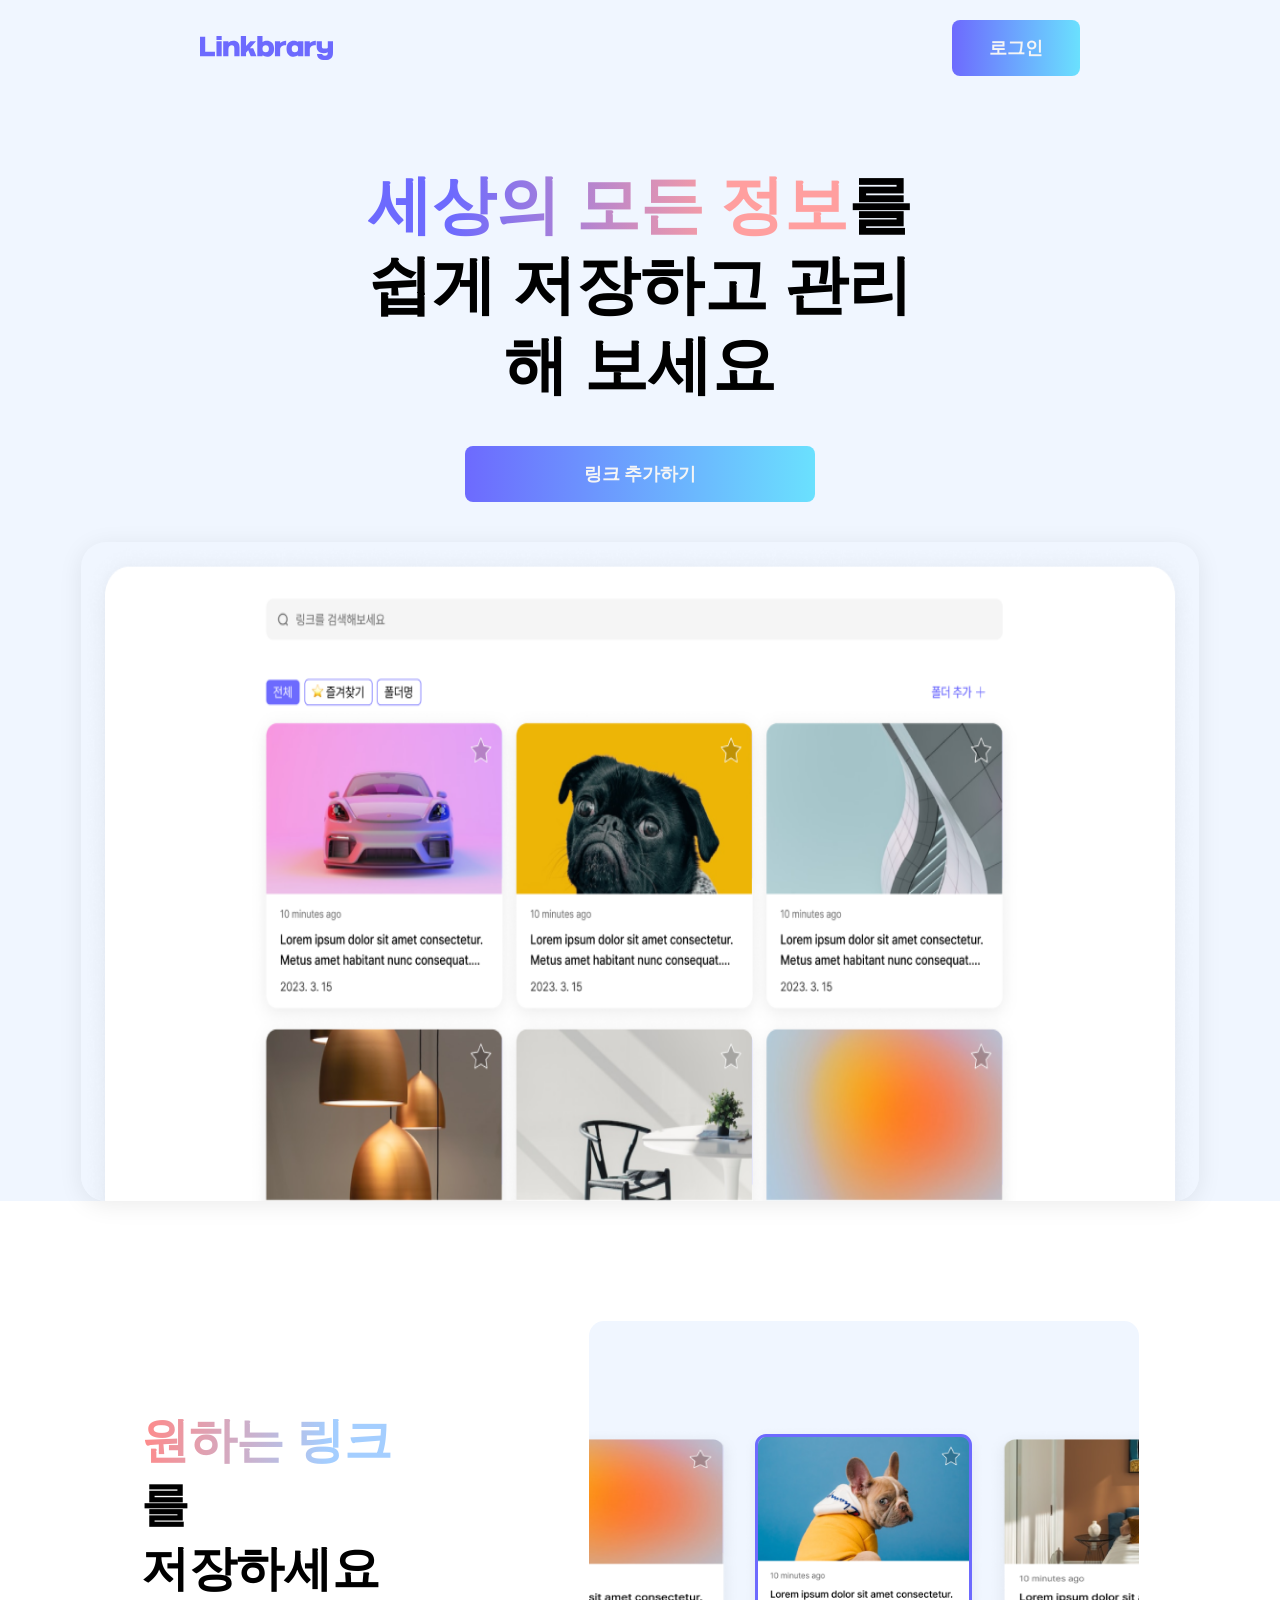
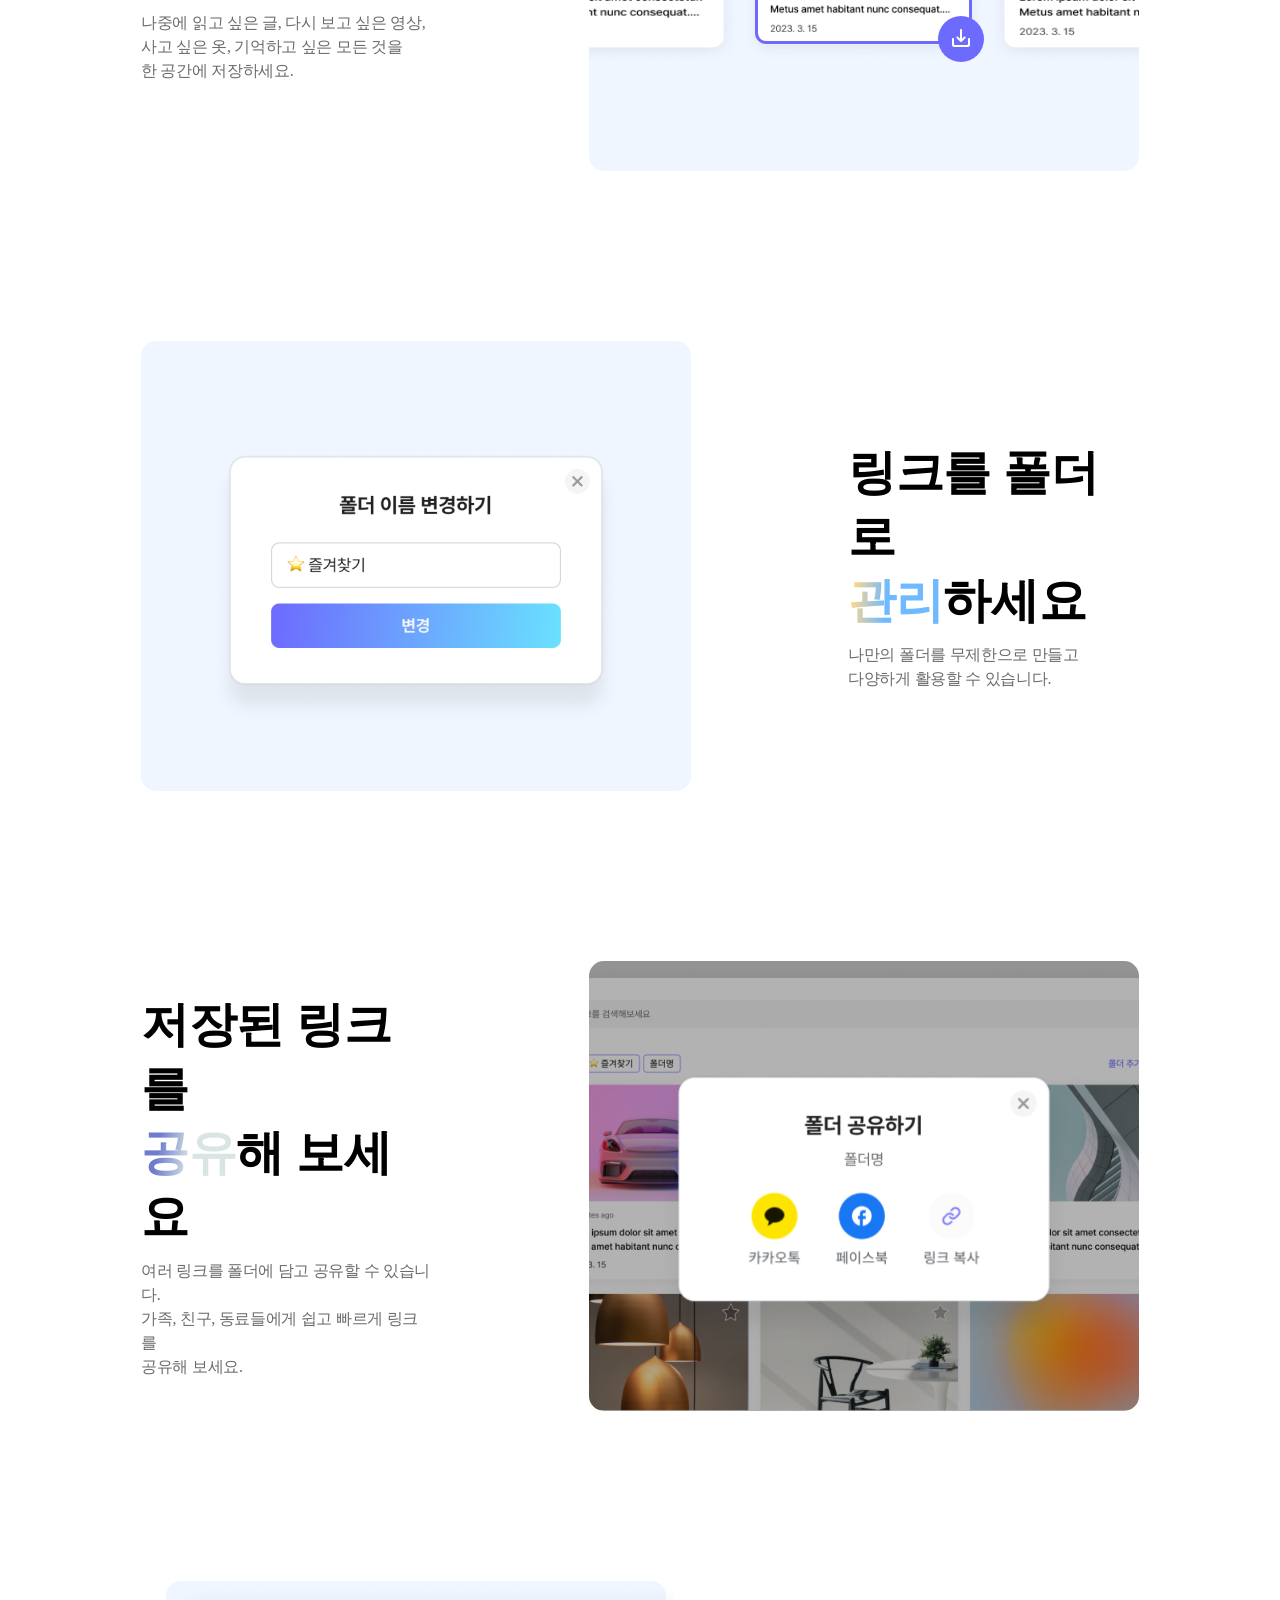
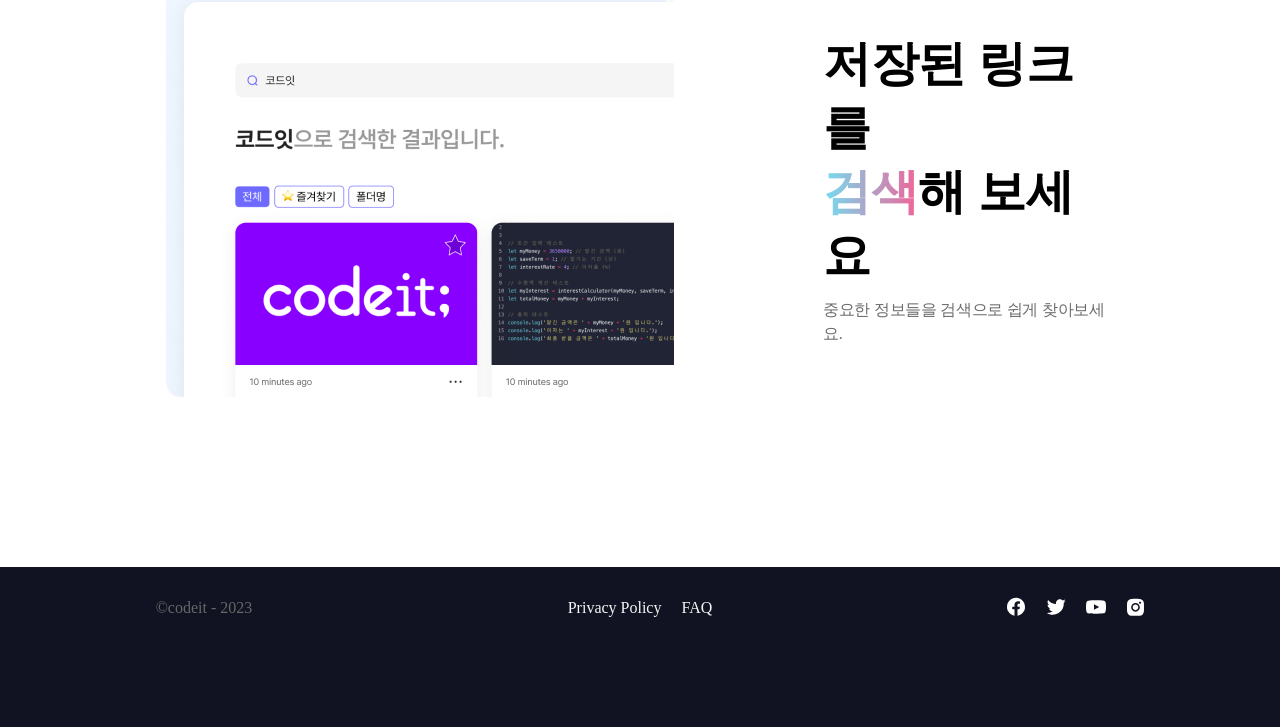
==== index.html @ a89b9456 "feat: 1주차 랜딩페이지 구현" ====
<!DOCTYPE html>
<html lang="en">
  <head>
    <meta charset="UTF-8" />
    <meta name="viewport" content="width=device-width, initial-scale=1.0" />
    <title>Linkbrary</title>
    <link rel="preconnect" href="https://fonts.googleapis.com" />
    <link rel="preconnect" href="https://fonts.gstatic.com" crossorigin />
    <link
      href="https://fonts.googleapis.com/css2?family=Noto+Sans+KR:wght@400;700&family=Poppins:wght@400;700&display=swap"
      rel="stylesheet"
    />
    <link rel="stylesheet" href="style.css" />
  </head>
  <body>
    <header>
      <div class="header-container">
        <a id="logo" href="index.html"><img src="./images/logo.svg" alt="linkbary-로고" /></a>
        <a href="signin.html" class="login">로그인</a>
      </div>
    </header>
    <main>
      <section class="headline">
        <div class="headline-title">
          <span class="title-em">세상의 모든 정보</span>를<br />
          쉽게 저장하고 관리해 보세요
        </div>
        <a href="signup.html" class="signup">링크 추가하기</a>
        <img src="images/rayer.png" alt="사진레이어" class="image-rayer" />
      </section>
      <section class="description">
        <div class="description-container">
          <div class="description-title">
            <span>
              <span class="title-em">원하는 링크</span>를<br />
              저장하세요<br />
            </span>
            <span class="description-content">
              나중에 읽고 싶은 글, 다시 보고 싶은 영상,<br />
              사고 싶은 옷, 기억하고 싶은 모든 것을<br />
              한 공간에 저장하세요.
            </span>
          </div>
          <div class="cards">
            <img src="images/card1.png" alt="주황색그라데이션" class="card" />
            <div class="card-container">
              <img src="images/card2.png" alt="뒤돌아있는개" class="card" />
              <div class="image-boder"></div>
              <img src="images/download.svg" alt="다운로드로고" class="download-mark" />
            </div>
            <img src="images/card3.png" alt="가정집" class="card" />
          </div>
        </div>
      </section>

      <section class="description reverse">
        <div class="description-container">
          <div class="popup-container">
            <img src="images/popup.png" alt="팝업창" class="popup" />
          </div>
          <div class="description-title">
            <span>
              링크를 폴더로<br />
              <span class="title-em yellow">관리</span>하세요
            </span>
            <span class="description-content">
              나만의 폴더를 무제한으로 만들고<br />
              다양하게 활용할 수 있습니다.
            </span>
          </div>
        </div>
      </section>

      <section class="description">
        <div class="description-container">
          <div class="description-title">
            <span>
              저장된 링크를<br />
              <span class="title-em blue">공유</span>해 보세요
            </span>
            <span class="description-content">
              여러 링크를 폴더에 담고 공유할 수 있습니다.<br />
              가족, 친구, 동료들에게 쉽고 빠르게 링크를<br />
              공유해 보세요.
            </span>
          </div>
          <div class="popup-container background">
            <img src="images/popup2.png" alt="팝업창" class="popup" />
          </div>
        </div>
      </section>

      <section class="description reverse">
        <div class="description-container">
          <div class="search-result-container">
            <img src="images/search-result.png" alt="검색결과창" class="search-result" />
          </div>
          <div class="description-title">
            <span>
              저장된 링크를<br />
              <span class="title-em rightblue">검색</span>해 보세요
            </span>
            <span class="description-content"> 중요한 정보들을 검색으로 쉽게 찾아보세요. </span>
          </div>
        </div>
      </section>
    </main>
    <footer>
      <div class="footer-container">
        <div class="copyright">©codeit - 2023</div>
        <div class="sub-pages">
          <span class="sub-page"><a href="privacy.html">Privacy Policy</a></span>
          <span class="sub-page"><a href="faq.html">FAQ</a></span>
        </div>
        <div class="sns">
          <a href="https://www.naver.com" target="_blank">
            <img alt="facefook" src="./images/facebook.svg" />
          </a>
          <a href="https://www.naver.com" target="_blank">
            <img alt="twitter" src="./images/twitter.svg" />
          </a>
          <a href="https://www.naver.com" target="_blank">
            <img alt="youtube" src="./images/youtube.svg" />
          </a>
          <a href="https://www.naver.com" target="_blank">
            <img alt="instagram" src="./images/instagram.svg" />
          </a>
        </div>
      </div>
    </footer>
  </body>
</html>
---- style.css ----
* {
  box-sizing: border-box;
}

html {
  font-family: Pretendard;
  font-size: 18px;
  font-style: normal;
  font-weight: 600;
  line-height: normal;
  color: #000;
}

body {
  margin: 0;
  display: flex;
  flex-direction: column;
  align-items: flex-start;
}

header {
  display: flex;
  padding: 20px 200px;
  flex-direction: column;
  align-items: center;
  gap: 8px;
  align-self: stretch;
  background: var(--linkbrary-bg, #f0f6ff);
}

a {
  cursor: pointer;
  text-decoration: none;
  color: var(--grey-light, #f5f5f5);
}

.header-container {
  display: flex;
  justify-content: space-between;
  align-items: center;
  align-self: stretch;
}

#logo {
  width: 133px;
  height: 24px;
}

.login,
.signup {
  display: flex;
  background: var(--gra-purpleblue-to-skyblue, linear-gradient(91deg, #6d6afe 0.12%, #6ae3fe 101.84%));
  color: var(--grey-light, #f5f5f5);
  gap: 10px;
  border-radius: 8px;
  justify-content: center;
  align-items: center;
  padding: 16px 20px;
}

.login {
  width: 128px;
}

main {
  width: 100%;
}

.headline {
  display: flex;
  /* width: 1920px; */
  padding: 70px 360px 0px 360px;
  flex-direction: column;
  justify-content: flex-end;
  align-items: center;
  gap: 40px;
  background: #f0f6ff;
}

.headline-title {
  text-align: center;
  font-size: 64px;
  font-style: normal;
  font-weight: 700;
  line-height: 80px; /* 125% */
}

.headline-title .title-em {
  background: linear-gradient(91deg, #6d6afe 17.28%, #ff9f9f 74.98%);
  background-clip: text;
  -webkit-background-clip: text;
  -webkit-text-fill-color: transparent;
}

.signup {
  width: 350px;
}

.image-rayer {
  width: 1118px;
  height: 659px;
  flex-shrink: 0;
  border-radius: 25px;
  background: linear-gradient(180deg, rgba(196, 196, 196, 0) 67.68%, #f0f6ff 94.76%);
  box-shadow: 0px 4px 25px 0px rgba(0, 0, 0, 0.08);
}

.description {
  display: flex;
  padding: 120px 461px 50px 461px;
  justify-content: center;
  align-items: center;
}

.description-container {
  display: flex;
  align-items: center;
  gap: 157px;
}

.description-title {
  display: flex;
  width: 291px;
  flex-direction: column;
  align-items: flex-start;
  gap: 10px;
  font-size: 48px;
  font-weight: 700;
  letter-spacing: -0.3px;
}

.description-title .title-em {
  background: linear-gradient(96deg, #fe8a8a 1.72%, #a4ceff 74.97%);
  background-clip: text;
  -webkit-background-clip: text;
  -webkit-text-fill-color: transparent;
}

.description-content {
  color: #6b6b6b;
  font-weight: 500;
  font-size: 16px;
  line-height: 150%; /* 24px */
}

.cards {
  width: 550px;
  height: 450px;
  border-radius: 15px;
  background: #f0f6ff;
  display: inline-flex;
  align-items: center;
  gap: -12px;
}

.card {
  width: 244px;
  height: 239px;
}

.card-container {
  position: relative;
}

.image-boder {
  position: absolute;
  top: 10px;
  right: 14px;
  width: 217px;
  height: 210px;
  border-radius: 11px;
  border: 3px solid #6d6afe;
}

.download-mark {
  position: absolute;
  bottom: 6px;
  right: 2px;
  width: 46px;
  height: 46px;
}

.description-title .title-em.yellow {
  background: linear-gradient(277deg, #6fbaff 59.22%, #ffd88b 93.66%);
  background-clip: text;
  -webkit-background-clip: text;
  -webkit-text-fill-color: transparent;
  letter-spacing: -0.3px;
}

.popup-container {
  display: flex;
  width: 550px;
  padding: 114px 68px 66px 68px;
  justify-content: center;
  align-items: center;
  border-radius: 15px;
  background: #f0f6ff;
}

.popup {
  width: 414px;
  height: 270px;
  flex-shrink: 0;
}

.description-title .title-em.blue {
  background: linear-gradient(99deg, #6d7ccd 19.76%, rgba(82, 136, 133, 0.22) 52.69%);
  background-clip: text;
  -webkit-background-clip: text;
  -webkit-text-fill-color: transparent;
}

.popup-container.background {
  background: linear-gradient(rgba(0, 0, 0, 0.3), rgba(0, 0, 0, 0.3)), url(images/rayer.png) lightgray 50%;
  background-repeat: no-repeat;
  background-position: center;
  background-size: cover;
}

.title-em.rightblue {
  background: var(--fandom-k-gra-blue-to-pink, linear-gradient(271deg, #fe578f -9.84%, #68e8f9 107.18%));
  background-clip: text;
  -webkit-background-clip: text;
  -webkit-text-fill-color: transparent;
}

.search-result-container {
  display: flex;
  width: 500px;
  /* padding: 114px 68px 66px 68px; */
  justify-content: center;
  align-items: center;
  border-radius: 15px;
  background: #f0f6ff;
}

footer {
  display: flex;
  height: 280px;
  padding-top: 120px;
  flex-direction: column;
  align-items: center;
  align-self: stretch;
}

.footer-container {
  display: flex;
  justify-content: space-between;
  align-items: flex-start;
  align-self: stretch;
  height: 160px;
  padding: 32px 104px 64px 104px;
  background: var(--the-julge-black, #111322);
}

.copyright,
.sub-pages {
  font-size: 16px;
  font-weight: 400;
  text-align: center;
}

.copyright,
.sns {
  flex-basis: 200px;
}

.copyright {
  color: #676767;
}

.sub-pages {
  display: flex;
  gap: 20px;
  justify-content: center;
  align-items: center;
  color: #cfcfcf;
  flex-grow: 1;
}

.sns {
  width: 20px;
  height: 20px;
  gap: 20px;
  display: flex;
  justify-content: center;
  align-items: center;
}
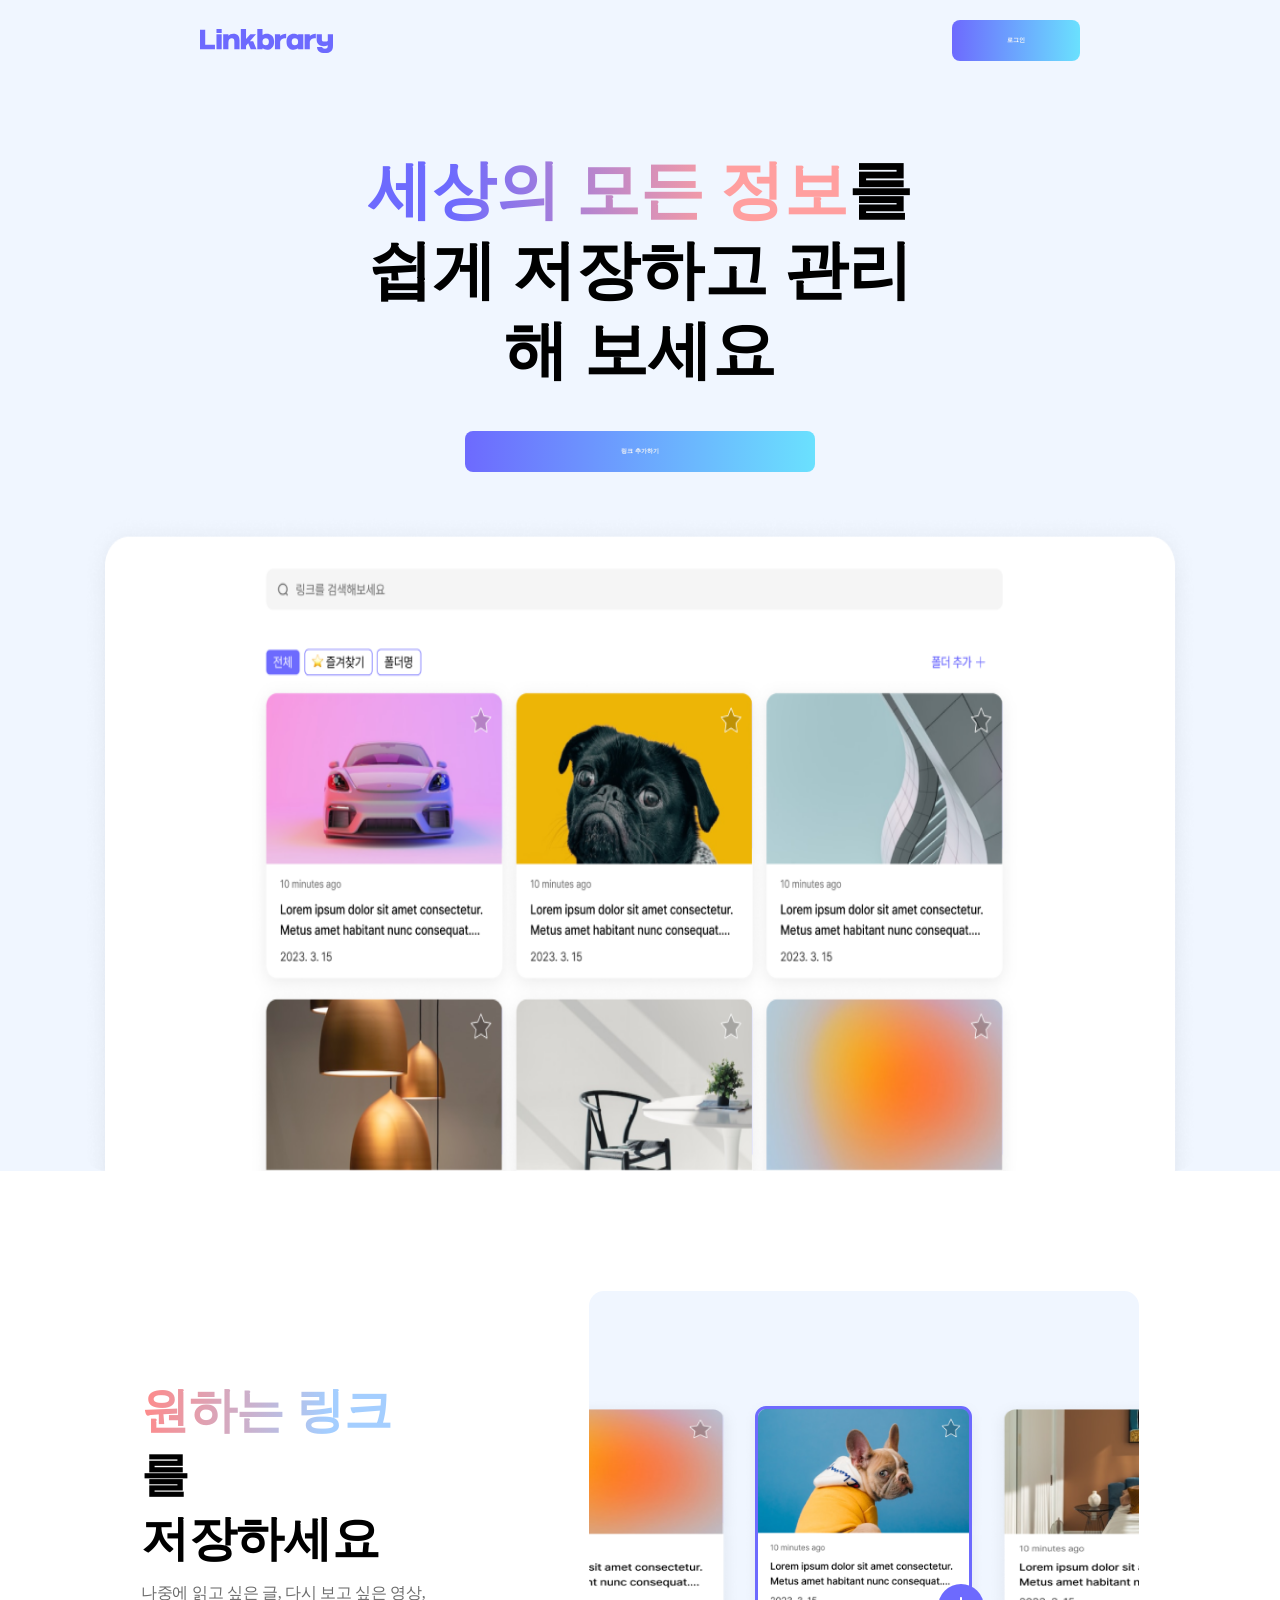
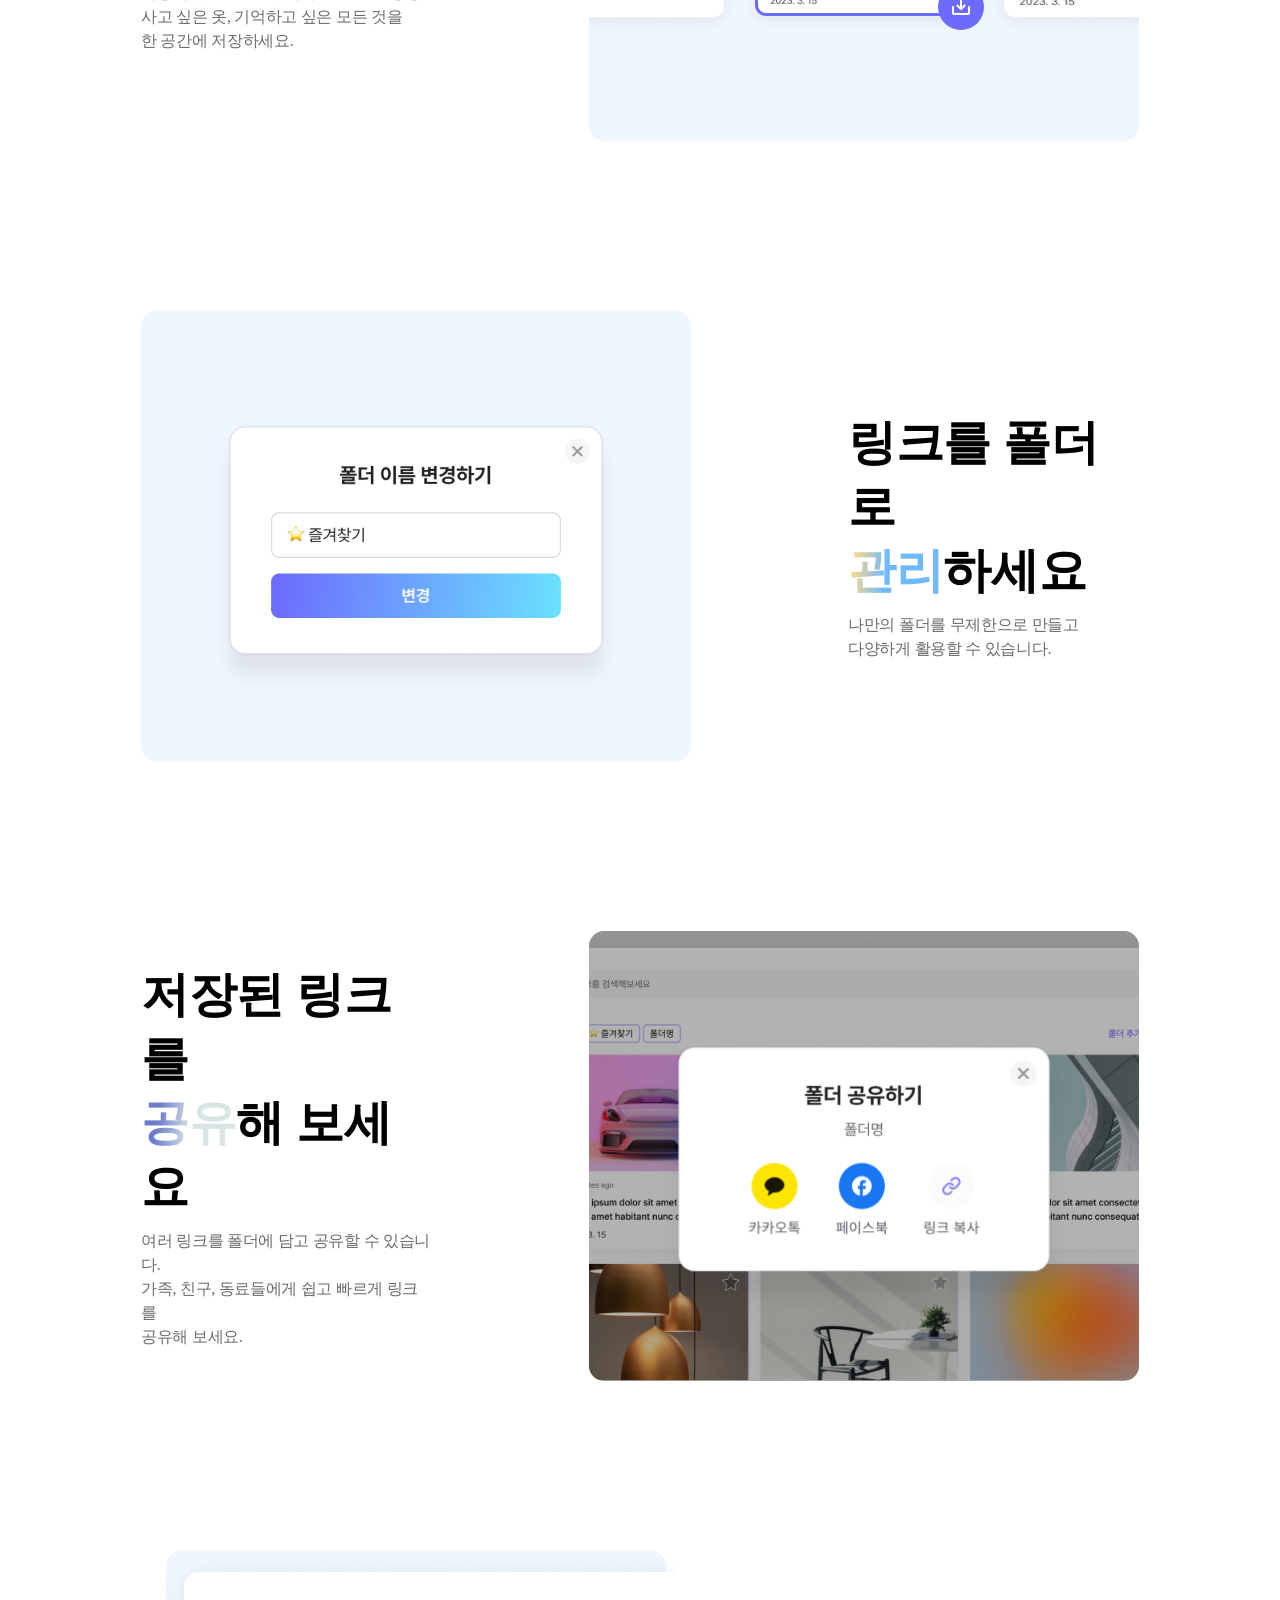
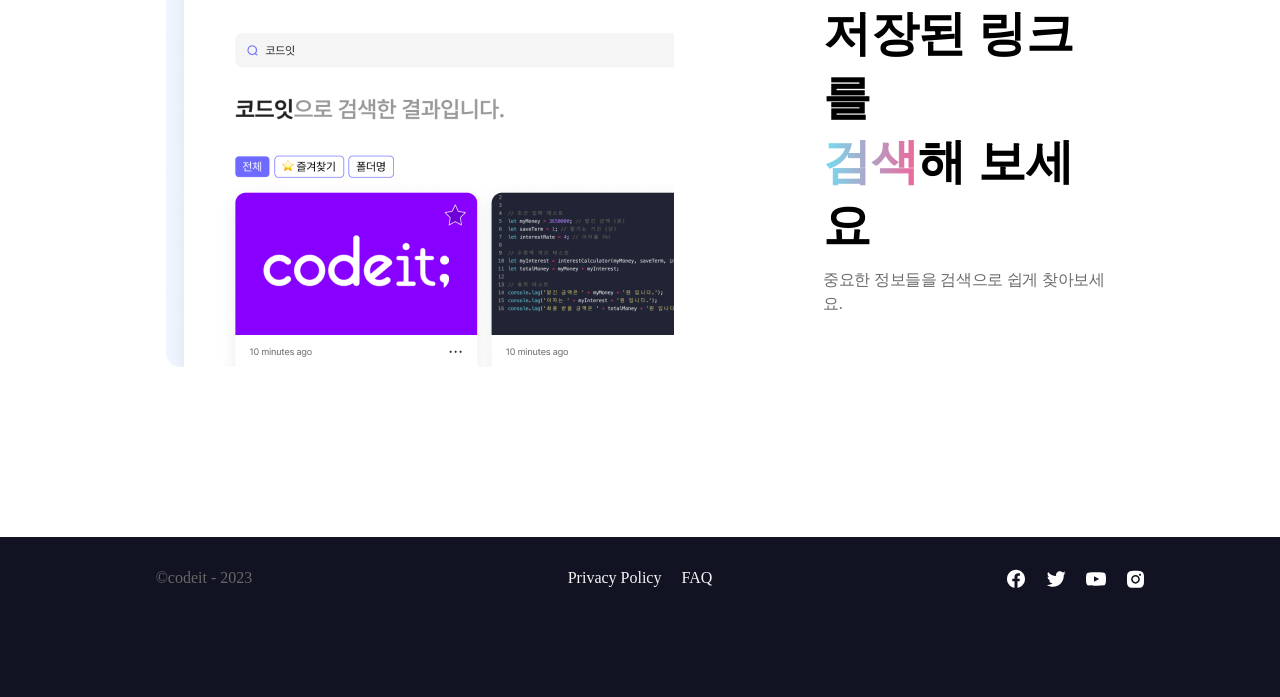
==== commit 7523118a: "style: 랜딩페이지 px사이즈를 rem으로 바꿈" ====
--- a/index.html
+++ b/index.html
@@ -10,6 +10,7 @@
       href="https://fonts.googleapis.com/css2?family=Noto+Sans+KR:wght@400;700&family=Poppins:wght@400;700&display=swap"
       rel="stylesheet"
     />
+    <link rel="stylesheet" href="reset.css" />
     <link rel="stylesheet" href="style.css" />
   </head>
   <body>
--- a/style.css
+++ b/style.css
@@ -1,10 +1,4 @@
-* {
-  box-sizing: border-box;
-}
-
 html {
-  font-family: Pretendard;
-  font-size: 18px;
   font-style: normal;
   font-weight: 600;
   line-height: normal;
@@ -20,10 +14,10 @@
 
 header {
   display: flex;
-  padding: 20px 200px;
-  flex-direction: column;
-  align-items: center;
-  gap: 8px;
+  padding: 2rem 20rem;
+  flex-direction: column;
+  align-items: center;
+  gap: 0.8rem;
   align-self: stretch;
   background: var(--linkbrary-bg, #f0f6ff);
 }
@@ -42,8 +36,8 @@
 }
 
 #logo {
-  width: 133px;
-  height: 24px;
+  width: 13.3rem;
+  height: 2.4rem;
 }
 
 .login,
@@ -51,15 +45,15 @@
   display: flex;
   background: var(--gra-purpleblue-to-skyblue, linear-gradient(91deg, #6d6afe 0.12%, #6ae3fe 101.84%));
   color: var(--grey-light, #f5f5f5);
-  gap: 10px;
-  border-radius: 8px;
-  justify-content: center;
-  align-items: center;
-  padding: 16px 20px;
+  gap: 1rem;
+  border-radius: 0.8rem;
+  justify-content: center;
+  align-items: center;
+  padding: 1.6rem 2rem;
 }
 
 .login {
-  width: 128px;
+  width: 12.8rem;
 }
 
 main {
@@ -68,21 +62,20 @@
 
 .headline {
   display: flex;
-  /* width: 1920px; */
-  padding: 70px 360px 0px 360px;
+  padding: 7rem 36rem 0rem 36rem;
   flex-direction: column;
   justify-content: flex-end;
   align-items: center;
-  gap: 40px;
+  gap: 4rem;
   background: #f0f6ff;
 }
 
 .headline-title {
   text-align: center;
-  font-size: 64px;
+  font-size: 6.4rem;
   font-style: normal;
   font-weight: 700;
-  line-height: 80px; /* 125% */
+  line-height: 8rem; /* 125% */
 }
 
 .headline-title .title-em {
@@ -93,21 +86,20 @@
 }
 
 .signup {
-  width: 350px;
+  width: 35rem;
 }
 
 .image-rayer {
-  width: 1118px;
-  height: 659px;
+  width: 111.8rem;
+  height: 65.9rem;
   flex-shrink: 0;
-  border-radius: 25px;
+  border-radius: 2.5rem;
   background: linear-gradient(180deg, rgba(196, 196, 196, 0) 67.68%, #f0f6ff 94.76%);
-  box-shadow: 0px 4px 25px 0px rgba(0, 0, 0, 0.08);
 }
 
 .description {
   display: flex;
-  padding: 120px 461px 50px 461px;
+  padding: 12rem 46.1rem 5rem 46.1rem;
   justify-content: center;
   align-items: center;
 }
@@ -115,18 +107,18 @@
 .description-container {
   display: flex;
   align-items: center;
-  gap: 157px;
+  gap: 15.7rem;
 }
 
 .description-title {
   display: flex;
-  width: 291px;
+  width: 29.1rem;
   flex-direction: column;
   align-items: flex-start;
-  gap: 10px;
-  font-size: 48px;
+  gap: 1rem;
+  font-size: 4.8rem;
   font-weight: 700;
-  letter-spacing: -0.3px;
+  letter-spacing: -0.03rem;
 }
 
 .description-title .title-em {
@@ -139,23 +131,23 @@
 .description-content {
   color: #6b6b6b;
   font-weight: 500;
-  font-size: 16px;
+  font-size: 1.6rem;
   line-height: 150%; /* 24px */
 }
 
 .cards {
-  width: 550px;
-  height: 450px;
-  border-radius: 15px;
+  width: 55rem;
+  height: 45rem;
+  border-radius: 1.5rem;
   background: #f0f6ff;
   display: inline-flex;
   align-items: center;
-  gap: -12px;
+  gap: -1.2rem;
 }
 
 .card {
-  width: 244px;
-  height: 239px;
+  width: 24.4rem;
+  height: 23.9rem;
 }
 
 .card-container {
@@ -164,20 +156,20 @@
 
 .image-boder {
   position: absolute;
-  top: 10px;
-  right: 14px;
-  width: 217px;
-  height: 210px;
-  border-radius: 11px;
-  border: 3px solid #6d6afe;
+  top: 1rem;
+  right: 1.4rem;
+  width: 21.7rem;
+  height: 21rem;
+  border-radius: 1.1rem;
+  border: 0.3rem solid #6d6afe;
 }
 
 .download-mark {
   position: absolute;
-  bottom: 6px;
-  right: 2px;
-  width: 46px;
-  height: 46px;
+  bottom: 0.6rem;
+  right: 0.2rem;
+  width: 4.6rem;
+  height: 4.6rem;
 }
 
 .description-title .title-em.yellow {
@@ -185,22 +177,22 @@
   background-clip: text;
   -webkit-background-clip: text;
   -webkit-text-fill-color: transparent;
-  letter-spacing: -0.3px;
+  letter-spacing: -0.03rem;
 }
 
 .popup-container {
   display: flex;
-  width: 550px;
-  padding: 114px 68px 66px 68px;
-  justify-content: center;
-  align-items: center;
-  border-radius: 15px;
+  width: 55rem;
+  padding: 11.4rem 6.8rem 6.6rem 6.8rem;
+  justify-content: center;
+  align-items: center;
+  border-radius: 1.5rem;
   background: #f0f6ff;
 }
 
 .popup {
-  width: 414px;
-  height: 270px;
+  width: 41.4rem;
+  height: 27rem;
   flex-shrink: 0;
 }
 
@@ -227,18 +219,17 @@
 
 .search-result-container {
   display: flex;
-  width: 500px;
-  /* padding: 114px 68px 66px 68px; */
-  justify-content: center;
-  align-items: center;
-  border-radius: 15px;
+  width: 50rem;
+  justify-content: center;
+  align-items: center;
+  border-radius: 1.5rem;
   background: #f0f6ff;
 }
 
 footer {
   display: flex;
-  height: 280px;
-  padding-top: 120px;
+  height: 28rem;
+  padding-top: 12rem;
   flex-direction: column;
   align-items: center;
   align-self: stretch;
@@ -249,21 +240,21 @@
   justify-content: space-between;
   align-items: flex-start;
   align-self: stretch;
-  height: 160px;
-  padding: 32px 104px 64px 104px;
+  height: 16rem;
+  padding: 3.2rem 10.4rem 6.4rem 10.4rem;
   background: var(--the-julge-black, #111322);
 }
 
 .copyright,
 .sub-pages {
-  font-size: 16px;
+  font-size: 1.6rem;
   font-weight: 400;
   text-align: center;
 }
 
 .copyright,
 .sns {
-  flex-basis: 200px;
+  flex-basis: 20rem;
 }
 
 .copyright {
@@ -272,7 +263,7 @@
 
 .sub-pages {
   display: flex;
-  gap: 20px;
+  gap: 2rem;
   justify-content: center;
   align-items: center;
   color: #cfcfcf;
@@ -280,10 +271,10 @@
 }
 
 .sns {
-  width: 20px;
-  height: 20px;
-  gap: 20px;
-  display: flex;
-  justify-content: center;
-  align-items: center;
-}
+  width: 2rem;
+  height: 2rem;
+  gap: 2rem;
+  display: flex;
+  justify-content: center;
+  align-items: center;
+}
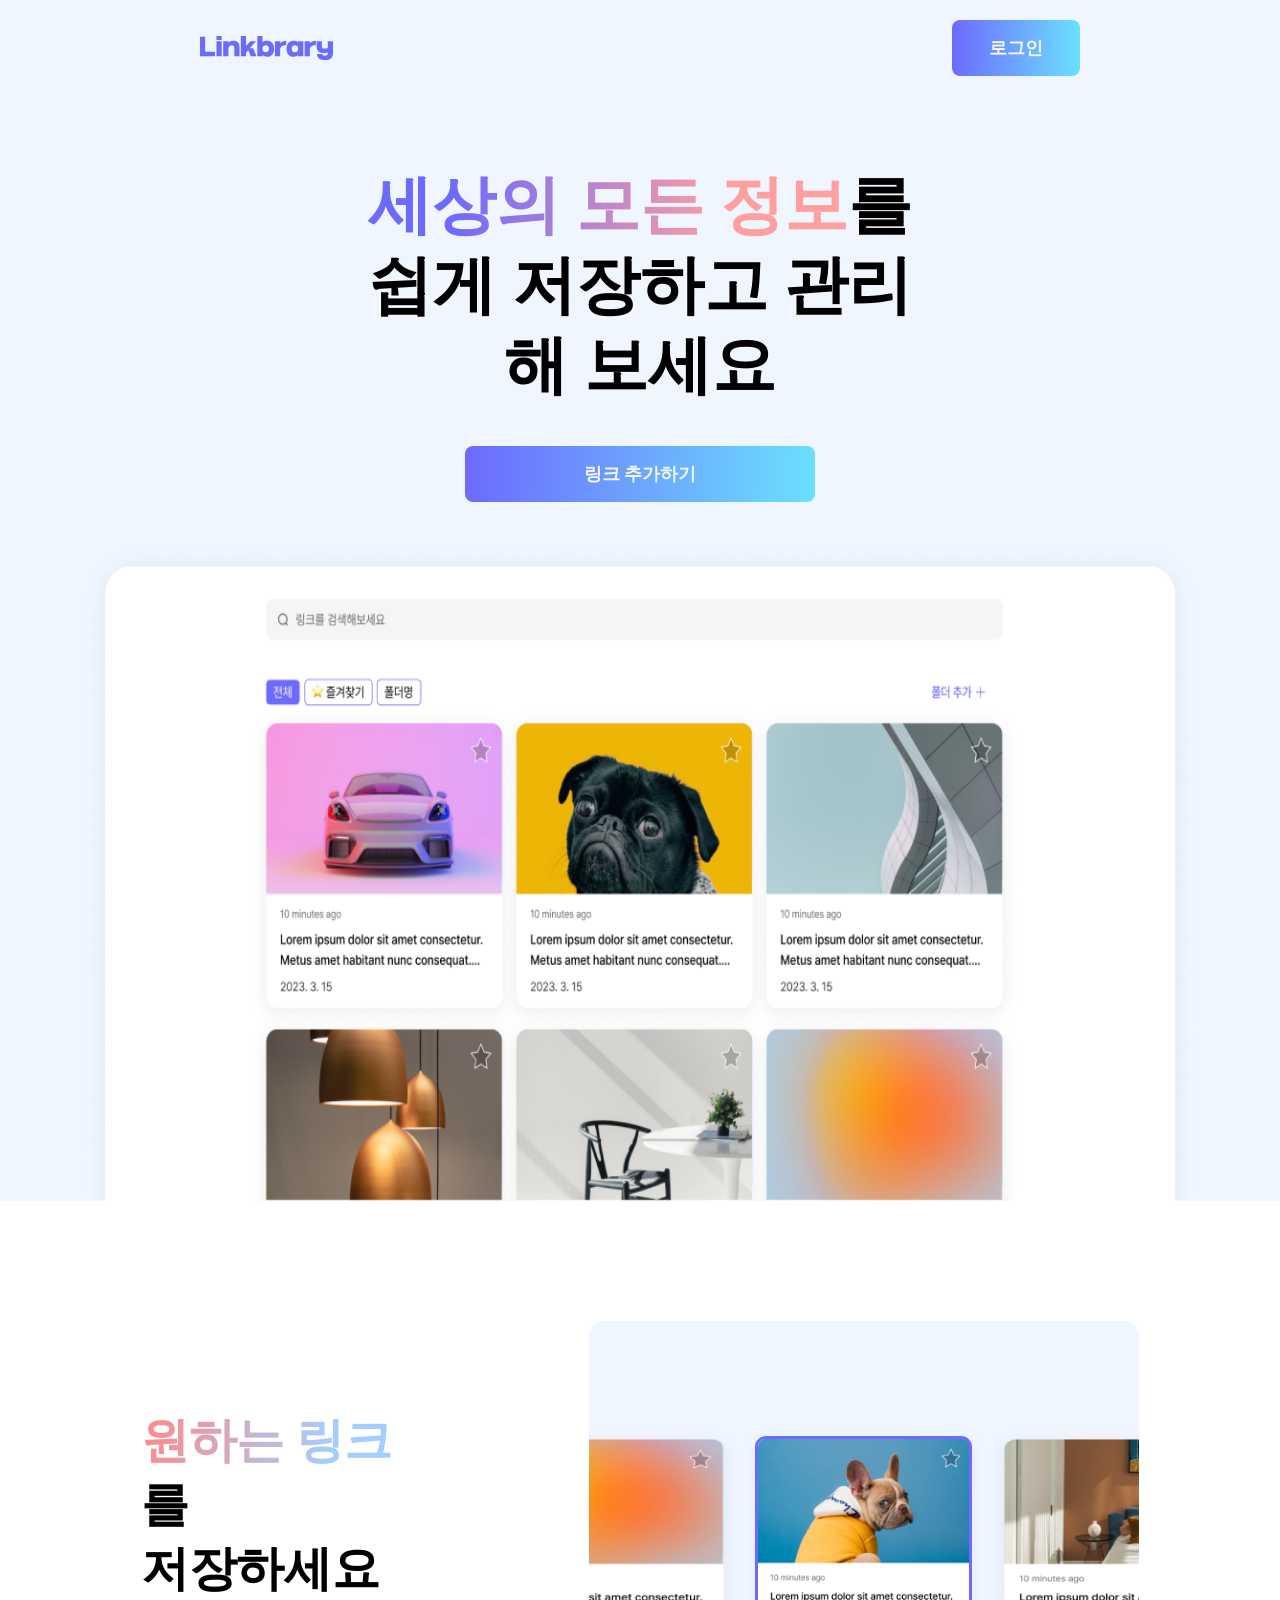
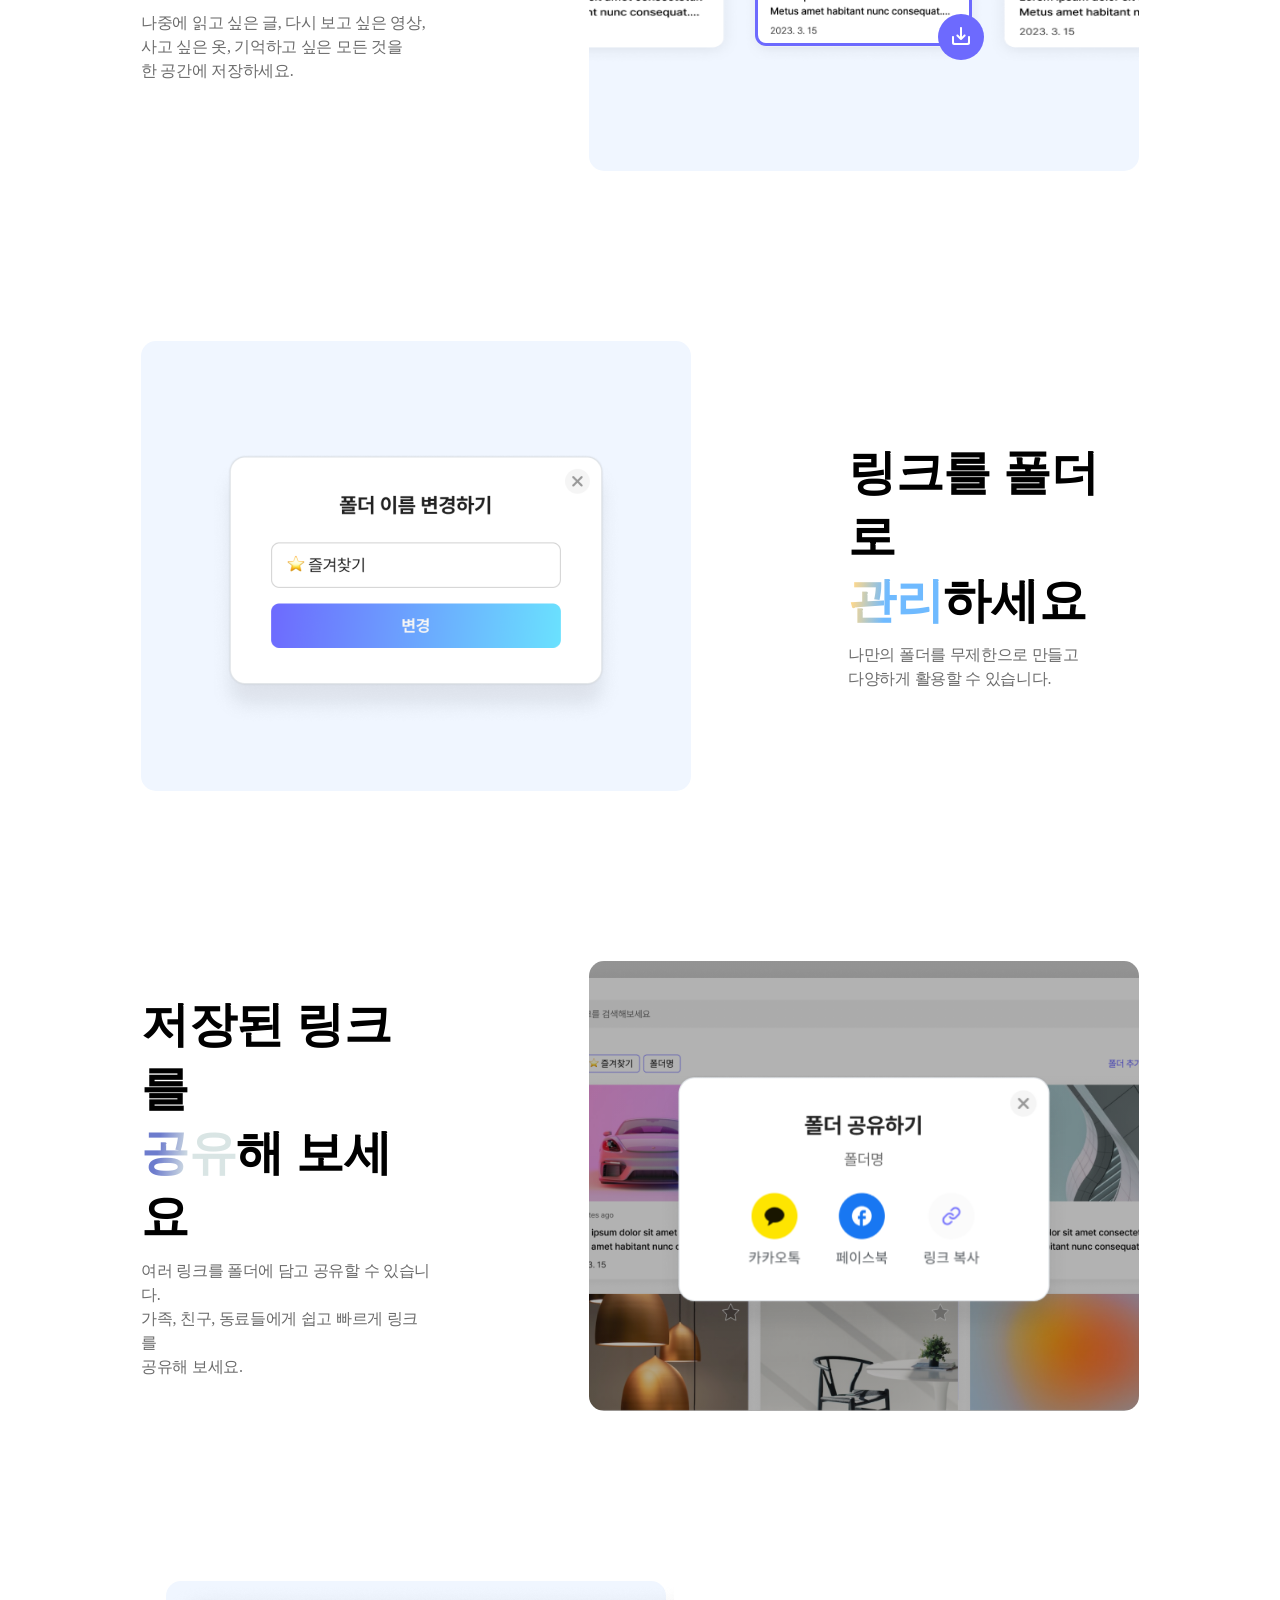
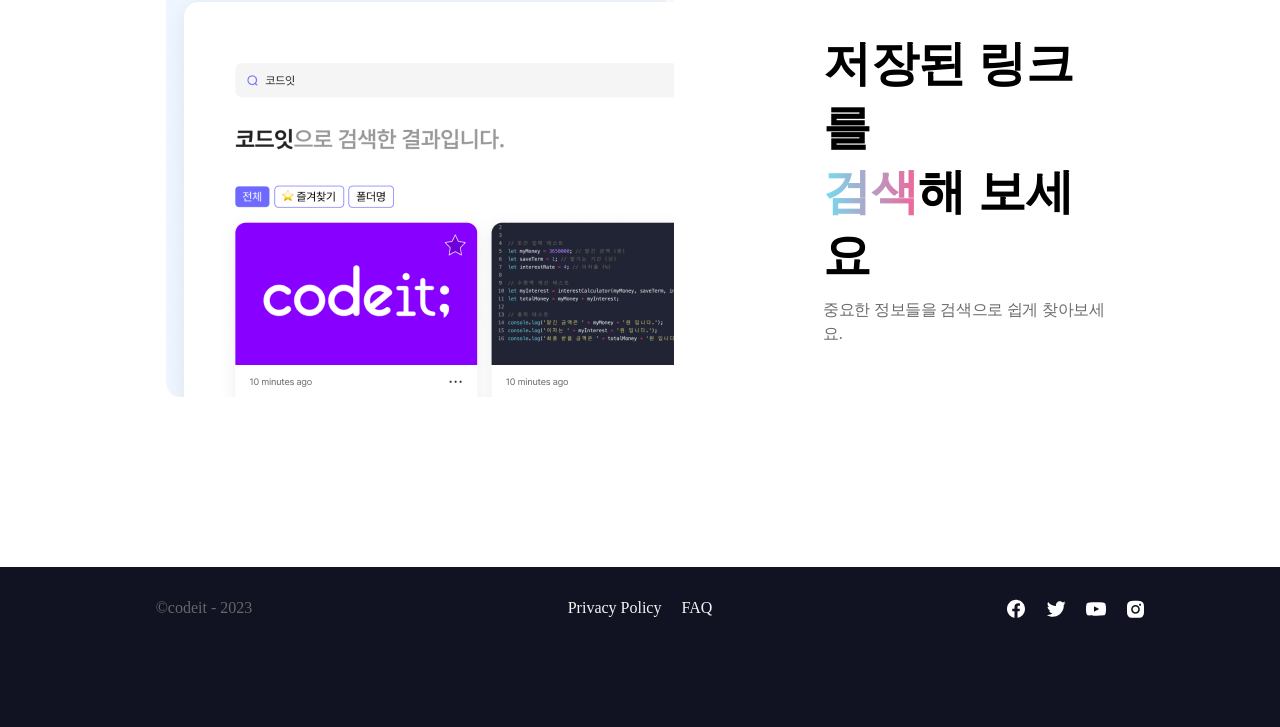
==== commit 0c82c4d6: "fix: 파일간의 경로 재설정" ====
--- a/index.html
+++ b/index.html
@@ -17,7 +17,7 @@
     <header>
       <div class="header-container">
         <a id="logo" href="index.html"><img src="./images/logo.svg" alt="linkbary-로고" /></a>
-        <a href="signin.html" class="login">로그인</a>
+        <a href="./pages/signin/index.html" class="login">로그인</a>
       </div>
     </header>
     <main>
@@ -26,7 +26,7 @@
           <span class="title-em">세상의 모든 정보</span>를<br />
           쉽게 저장하고 관리해 보세요
         </div>
-        <a href="signup.html" class="signup">링크 추가하기</a>
+        <a href="./pages/signup/index.html" class="signup">링크 추가하기</a>
         <img src="images/rayer.png" alt="사진레이어" class="image-rayer" />
       </section>
       <section class="description">
@@ -110,8 +110,8 @@
       <div class="footer-container">
         <div class="copyright">©codeit - 2023</div>
         <div class="sub-pages">
-          <span class="sub-page"><a href="privacy.html">Privacy Policy</a></span>
-          <span class="sub-page"><a href="faq.html">FAQ</a></span>
+          <span class="sub-page"><a href="./pages/privacy/index.html">Privacy Policy</a></span>
+          <span class="sub-page"><a href="./pages/faq/index.html">FAQ</a></span>
         </div>
         <div class="sns">
           <a href="https://www.naver.com" target="_blank">
--- a/style.css
+++ b/style.css
@@ -50,6 +50,7 @@
   justify-content: center;
   align-items: center;
   padding: 1.6rem 2rem;
+  font-size: 1.8rem;
 }
 
 .login {
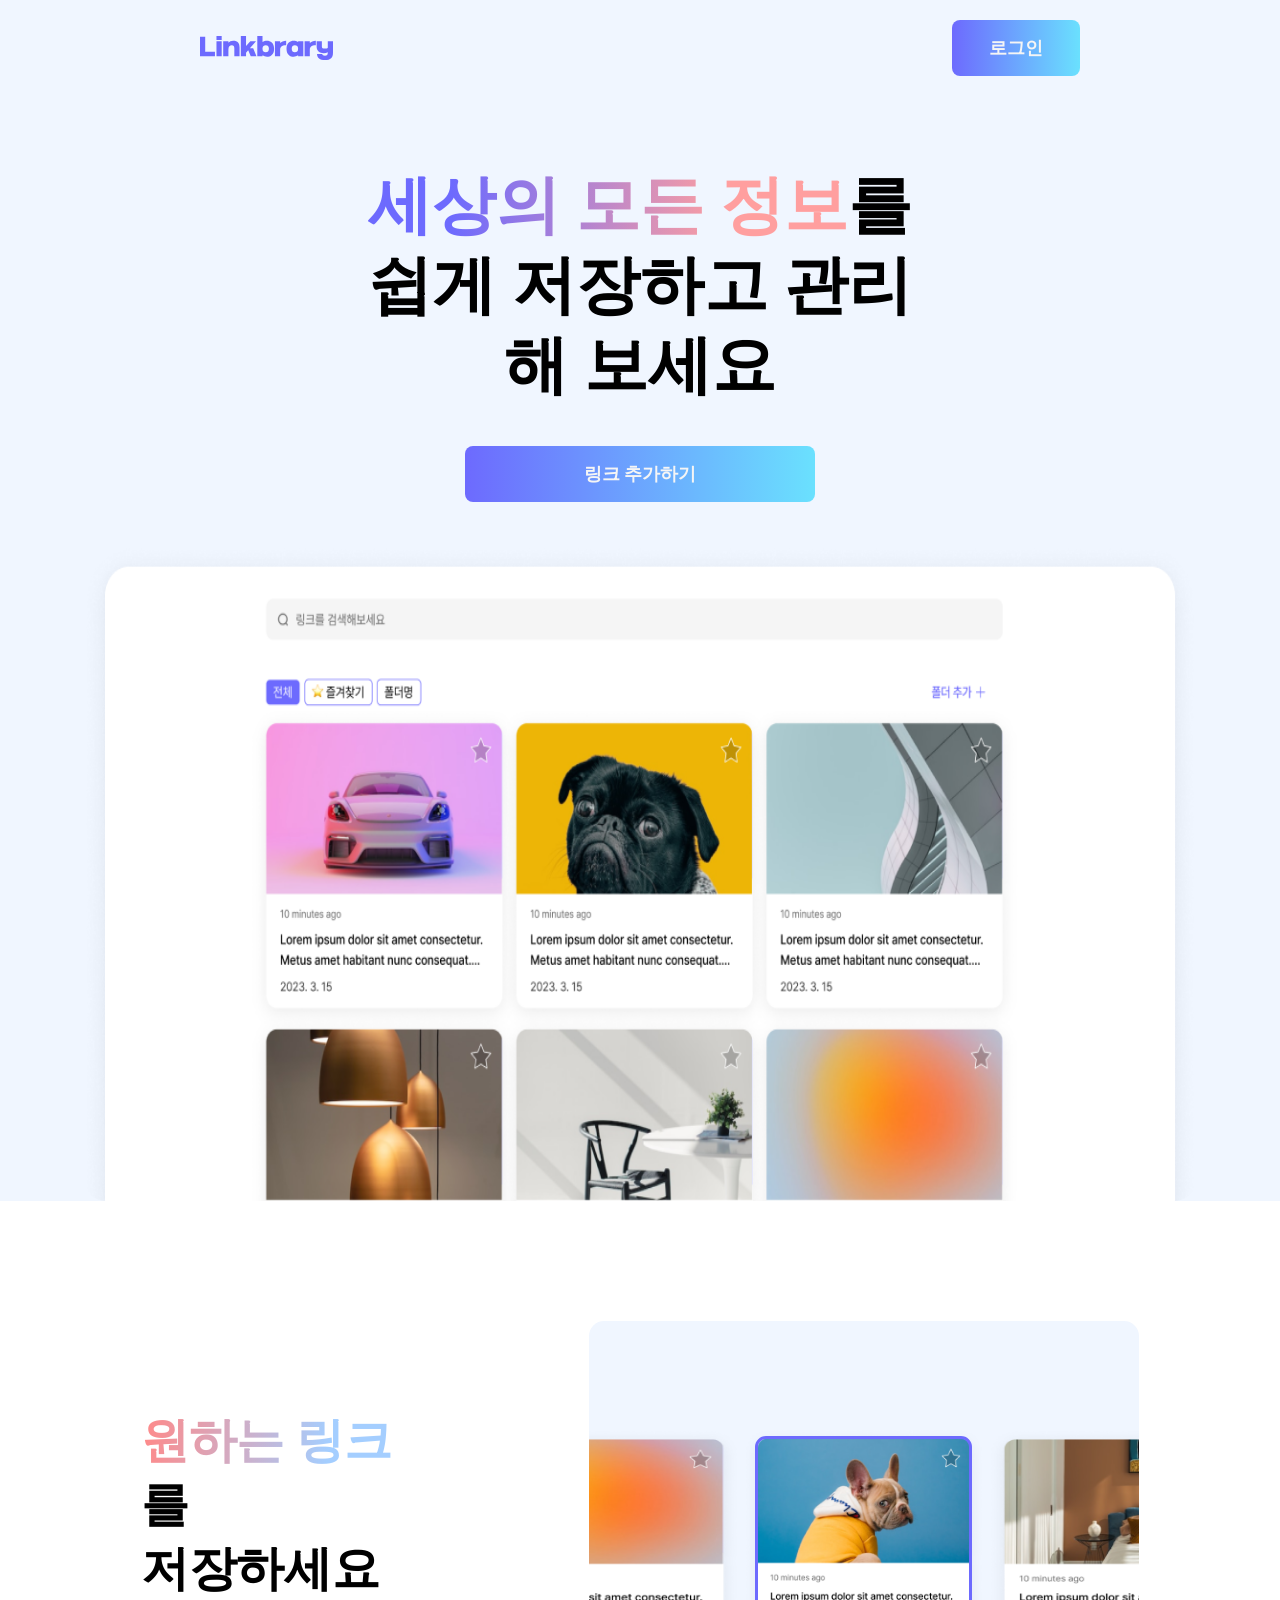
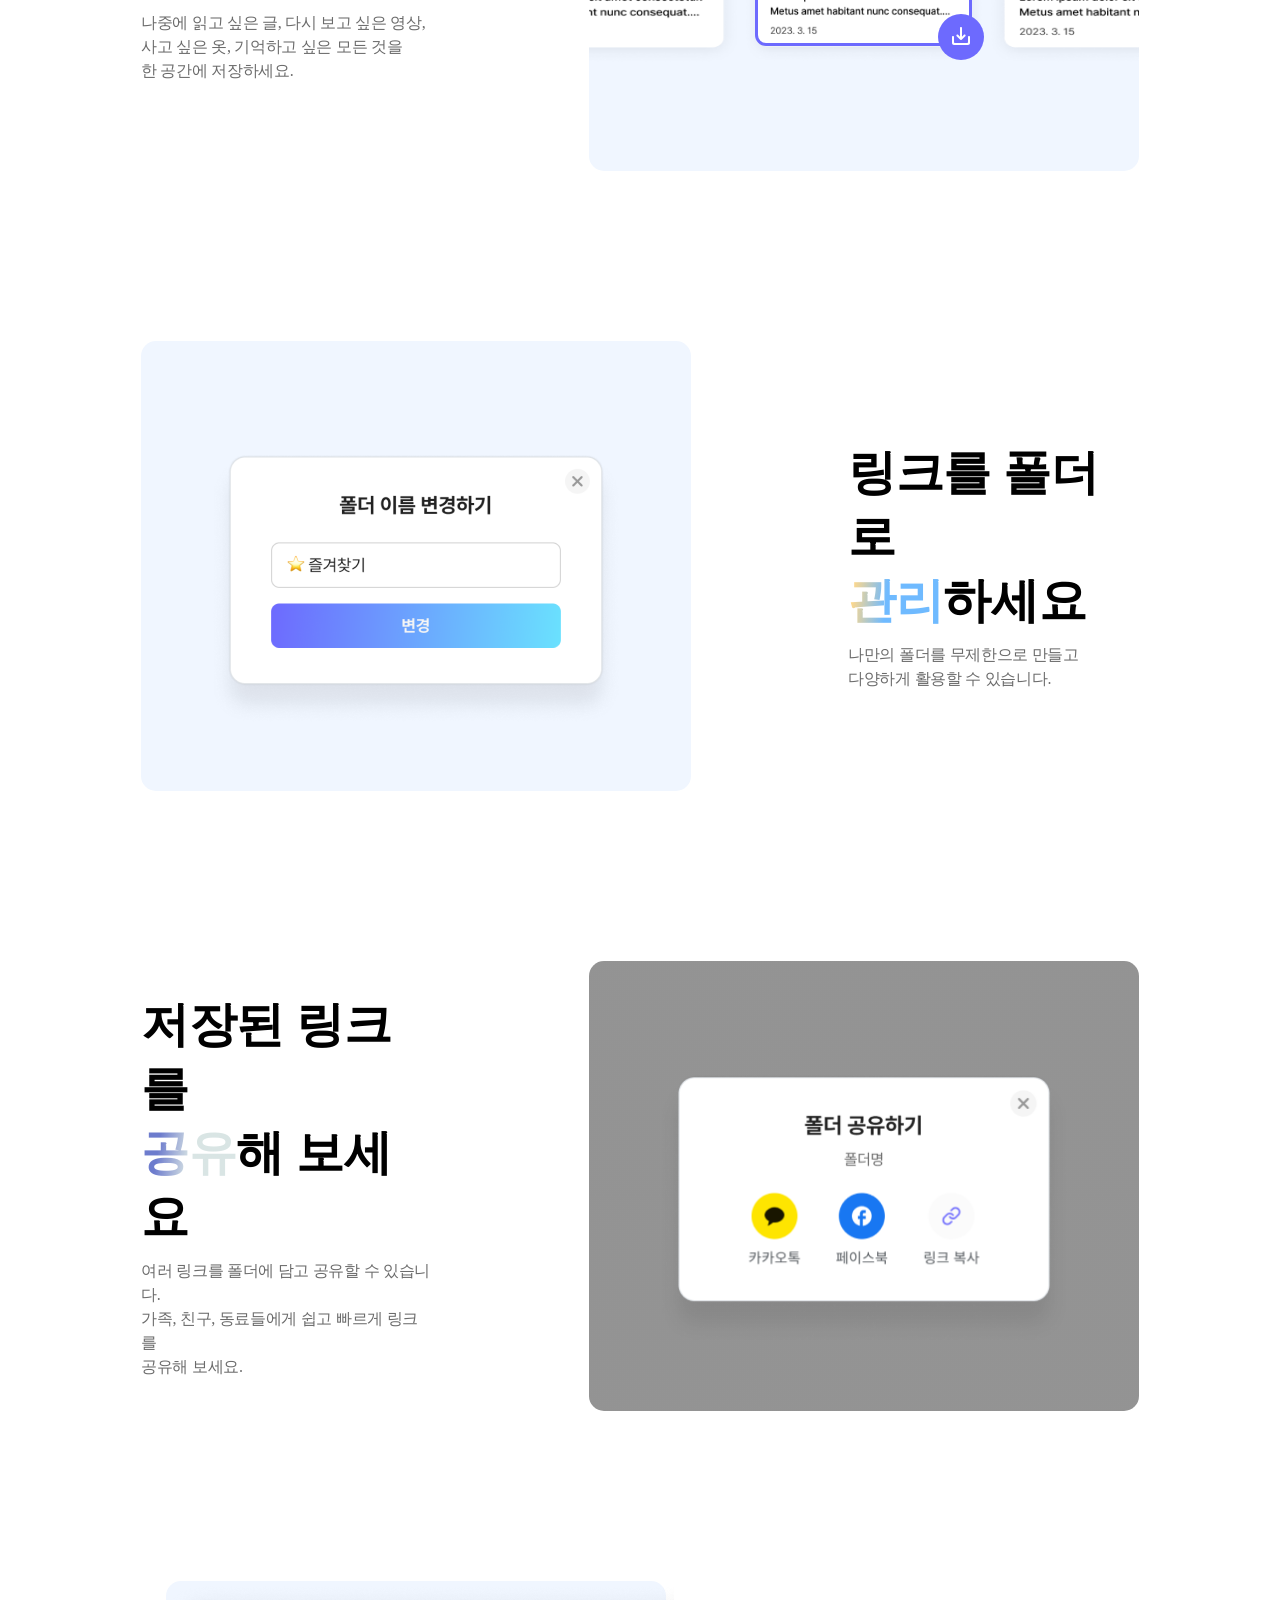
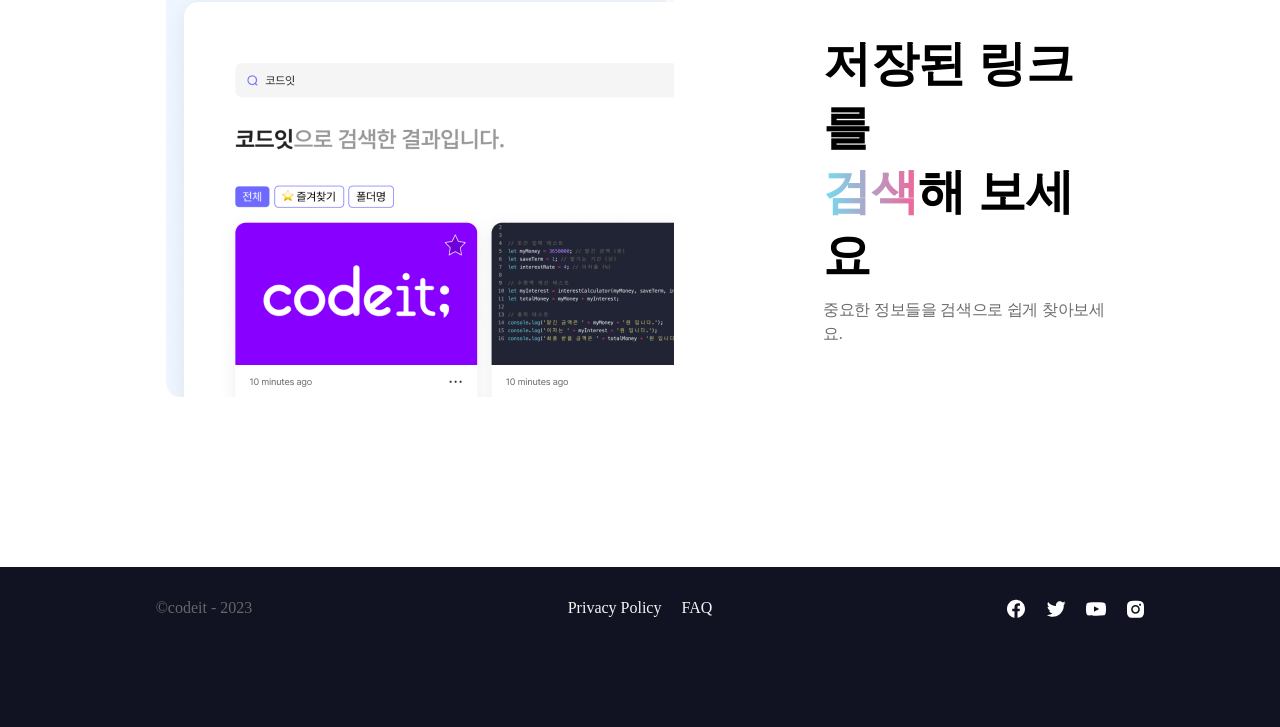
==== commit cff13e83: "chore: 파일 경로 재설정, signin siginup css 파일 생성" ====
--- a/index.html
+++ b/index.html
@@ -10,14 +10,14 @@
       href="https://fonts.googleapis.com/css2?family=Noto+Sans+KR:wght@400;700&family=Poppins:wght@400;700&display=swap"
       rel="stylesheet"
     />
-    <link rel="stylesheet" href="reset.css" />
-    <link rel="stylesheet" href="style.css" />
+    <link rel="stylesheet" href="./src/reset.css" />
+    <link rel="stylesheet" href="./src/style.css" />
   </head>
   <body>
     <header>
       <div class="header-container">
         <a id="logo" href="index.html"><img src="./images/logo.svg" alt="linkbary-로고" /></a>
-        <a href="./pages/signin/index.html" class="login">로그인</a>
+        <a href="./signin.html" class="login">로그인</a>
       </div>
     </header>
     <main>
@@ -26,7 +26,7 @@
           <span class="title-em">세상의 모든 정보</span>를<br />
           쉽게 저장하고 관리해 보세요
         </div>
-        <a href="./pages/signup/index.html" class="signup">링크 추가하기</a>
+        <a href="./signup.html" class="signup">링크 추가하기</a>
         <img src="images/rayer.png" alt="사진레이어" class="image-rayer" />
       </section>
       <section class="description">
@@ -110,8 +110,8 @@
       <div class="footer-container">
         <div class="copyright">©codeit - 2023</div>
         <div class="sub-pages">
-          <span class="sub-page"><a href="./pages/privacy/index.html">Privacy Policy</a></span>
-          <span class="sub-page"><a href="./pages/faq/index.html">FAQ</a></span>
+          <span class="sub-page"><a href="./privacy.html">Privacy Policy</a></span>
+          <span class="sub-page"><a href="./faq.html">FAQ</a></span>
         </div>
         <div class="sns">
           <a href="https://www.naver.com" target="_blank">
--- a/src/style.css
+++ b/src/style.css
@@ -0,0 +1,283 @@
+html {
+  font-style: normal;
+  font-weight: 600;
+  line-height: normal;
+  color: #000;
+}
+
+body {
+  margin: 0;
+  display: flex;
+  flex-direction: column;
+  align-items: flex-start;
+}
+
+header {
+  position: sticky;
+  top: 0;
+  display: flex;
+  padding: 2rem 20rem;
+  flex-direction: column;
+  align-items: center;
+  gap: 0.8rem;
+  align-self: stretch;
+  background: var(--linkbrary-bg, #f0f6ff);
+}
+
+a {
+  cursor: pointer;
+  text-decoration: none;
+  color: var(--grey-light, #f5f5f5);
+}
+
+.header-container {
+  display: flex;
+  justify-content: space-between;
+  align-items: center;
+  align-self: stretch;
+}
+
+#logo {
+  width: 13.3rem;
+  height: 2.4rem;
+}
+
+.login,
+.signup {
+  display: flex;
+  background: var(--gra-purpleblue-to-skyblue, linear-gradient(91deg, #6d6afe 0.12%, #6ae3fe 101.84%));
+  color: var(--grey-light, #f5f5f5);
+  gap: 1rem;
+  border-radius: 0.8rem;
+  justify-content: center;
+  align-items: center;
+  padding: 1.6rem 2rem;
+  font-size: 1.8rem;
+}
+
+.login {
+  width: 12.8rem;
+}
+
+main {
+  width: 100%;
+}
+
+.headline {
+  display: flex;
+  padding: 7rem 36rem 0rem 36rem;
+  flex-direction: column;
+  justify-content: flex-end;
+  align-items: center;
+  gap: 4rem;
+  background: #f0f6ff;
+}
+
+.headline-title {
+  text-align: center;
+  font-size: 6.4rem;
+  font-style: normal;
+  font-weight: 700;
+  line-height: 8rem; /* 125% */
+}
+
+.headline-title .title-em {
+  background: linear-gradient(91deg, #6d6afe 17.28%, #ff9f9f 74.98%);
+  background-clip: text;
+  -webkit-background-clip: text;
+  -webkit-text-fill-color: transparent;
+}
+
+.signup {
+  width: 35rem;
+}
+
+.image-rayer {
+  width: 111.8rem;
+  height: 65.9rem;
+  flex-shrink: 0;
+  border-radius: 2.5rem;
+  background: linear-gradient(180deg, rgba(196, 196, 196, 0) 67.68%, #f0f6ff 94.76%);
+}
+
+.description {
+  display: flex;
+  padding: 12rem 46.1rem 5rem 46.1rem;
+  justify-content: center;
+  align-items: center;
+}
+
+.description-container {
+  display: flex;
+  align-items: center;
+  gap: 15.7rem;
+}
+
+.description-title {
+  display: flex;
+  width: 29.1rem;
+  flex-direction: column;
+  align-items: flex-start;
+  gap: 1rem;
+  font-size: 4.8rem;
+  font-weight: 700;
+  letter-spacing: -0.03rem;
+}
+
+.description-title .title-em {
+  background: linear-gradient(96deg, #fe8a8a 1.72%, #a4ceff 74.97%);
+  background-clip: text;
+  -webkit-background-clip: text;
+  -webkit-text-fill-color: transparent;
+}
+
+.description-content {
+  color: #6b6b6b;
+  font-weight: 500;
+  font-size: 1.6rem;
+  line-height: 150%; /* 24px */
+}
+
+.cards {
+  width: 55rem;
+  height: 45rem;
+  border-radius: 1.5rem;
+  background: #f0f6ff;
+  display: inline-flex;
+  align-items: center;
+  gap: -1.2rem;
+}
+
+.card {
+  width: 24.4rem;
+  height: 23.9rem;
+}
+
+.card-container {
+  position: relative;
+}
+
+.image-boder {
+  position: absolute;
+  top: 1rem;
+  right: 1.4rem;
+  width: 21.7rem;
+  height: 21rem;
+  border-radius: 1.1rem;
+  border: 0.3rem solid #6d6afe;
+}
+
+.download-mark {
+  position: absolute;
+  bottom: 0.6rem;
+  right: 0.2rem;
+  width: 4.6rem;
+  height: 4.6rem;
+}
+
+.description-title .title-em.yellow {
+  background: linear-gradient(277deg, #6fbaff 59.22%, #ffd88b 93.66%);
+  background-clip: text;
+  -webkit-background-clip: text;
+  -webkit-text-fill-color: transparent;
+  letter-spacing: -0.03rem;
+}
+
+.popup-container {
+  display: flex;
+  width: 55rem;
+  padding: 11.4rem 6.8rem 6.6rem 6.8rem;
+  justify-content: center;
+  align-items: center;
+  border-radius: 1.5rem;
+  background: #f0f6ff;
+}
+
+.popup {
+  width: 41.4rem;
+  height: 27rem;
+  flex-shrink: 0;
+}
+
+.description-title .title-em.blue {
+  background: linear-gradient(99deg, #6d7ccd 19.76%, rgba(82, 136, 133, 0.22) 52.69%);
+  background-clip: text;
+  -webkit-background-clip: text;
+  -webkit-text-fill-color: transparent;
+}
+
+.popup-container.background {
+  background: linear-gradient(rgba(0, 0, 0, 0.3), rgba(0, 0, 0, 0.3)), url(images/rayer.png) lightgray 50%;
+  background-repeat: no-repeat;
+  background-position: center;
+  background-size: cover;
+}
+
+.title-em.rightblue {
+  background: var(--fandom-k-gra-blue-to-pink, linear-gradient(271deg, #fe578f -9.84%, #68e8f9 107.18%));
+  background-clip: text;
+  -webkit-background-clip: text;
+  -webkit-text-fill-color: transparent;
+}
+
+.search-result-container {
+  display: flex;
+  width: 50rem;
+  justify-content: center;
+  align-items: center;
+  border-radius: 1.5rem;
+  background: #f0f6ff;
+}
+
+footer {
+  display: flex;
+  height: 28rem;
+  padding-top: 12rem;
+  flex-direction: column;
+  align-items: center;
+  align-self: stretch;
+}
+
+.footer-container {
+  display: flex;
+  justify-content: space-between;
+  align-items: flex-start;
+  align-self: stretch;
+  height: 16rem;
+  padding: 3.2rem 10.4rem 6.4rem 10.4rem;
+  background: var(--the-julge-black, #111322);
+}
+
+.copyright,
+.sub-pages {
+  font-size: 1.6rem;
+  font-weight: 400;
+  text-align: center;
+}
+
+.copyright,
+.sns {
+  flex-basis: 20rem;
+}
+
+.copyright {
+  color: #676767;
+}
+
+.sub-pages {
+  display: flex;
+  gap: 2rem;
+  justify-content: center;
+  align-items: center;
+  color: #cfcfcf;
+  flex-grow: 1;
+}
+
+.sns {
+  width: 2rem;
+  height: 2rem;
+  gap: 2rem;
+  display: flex;
+  justify-content: center;
+  align-items: center;
+}
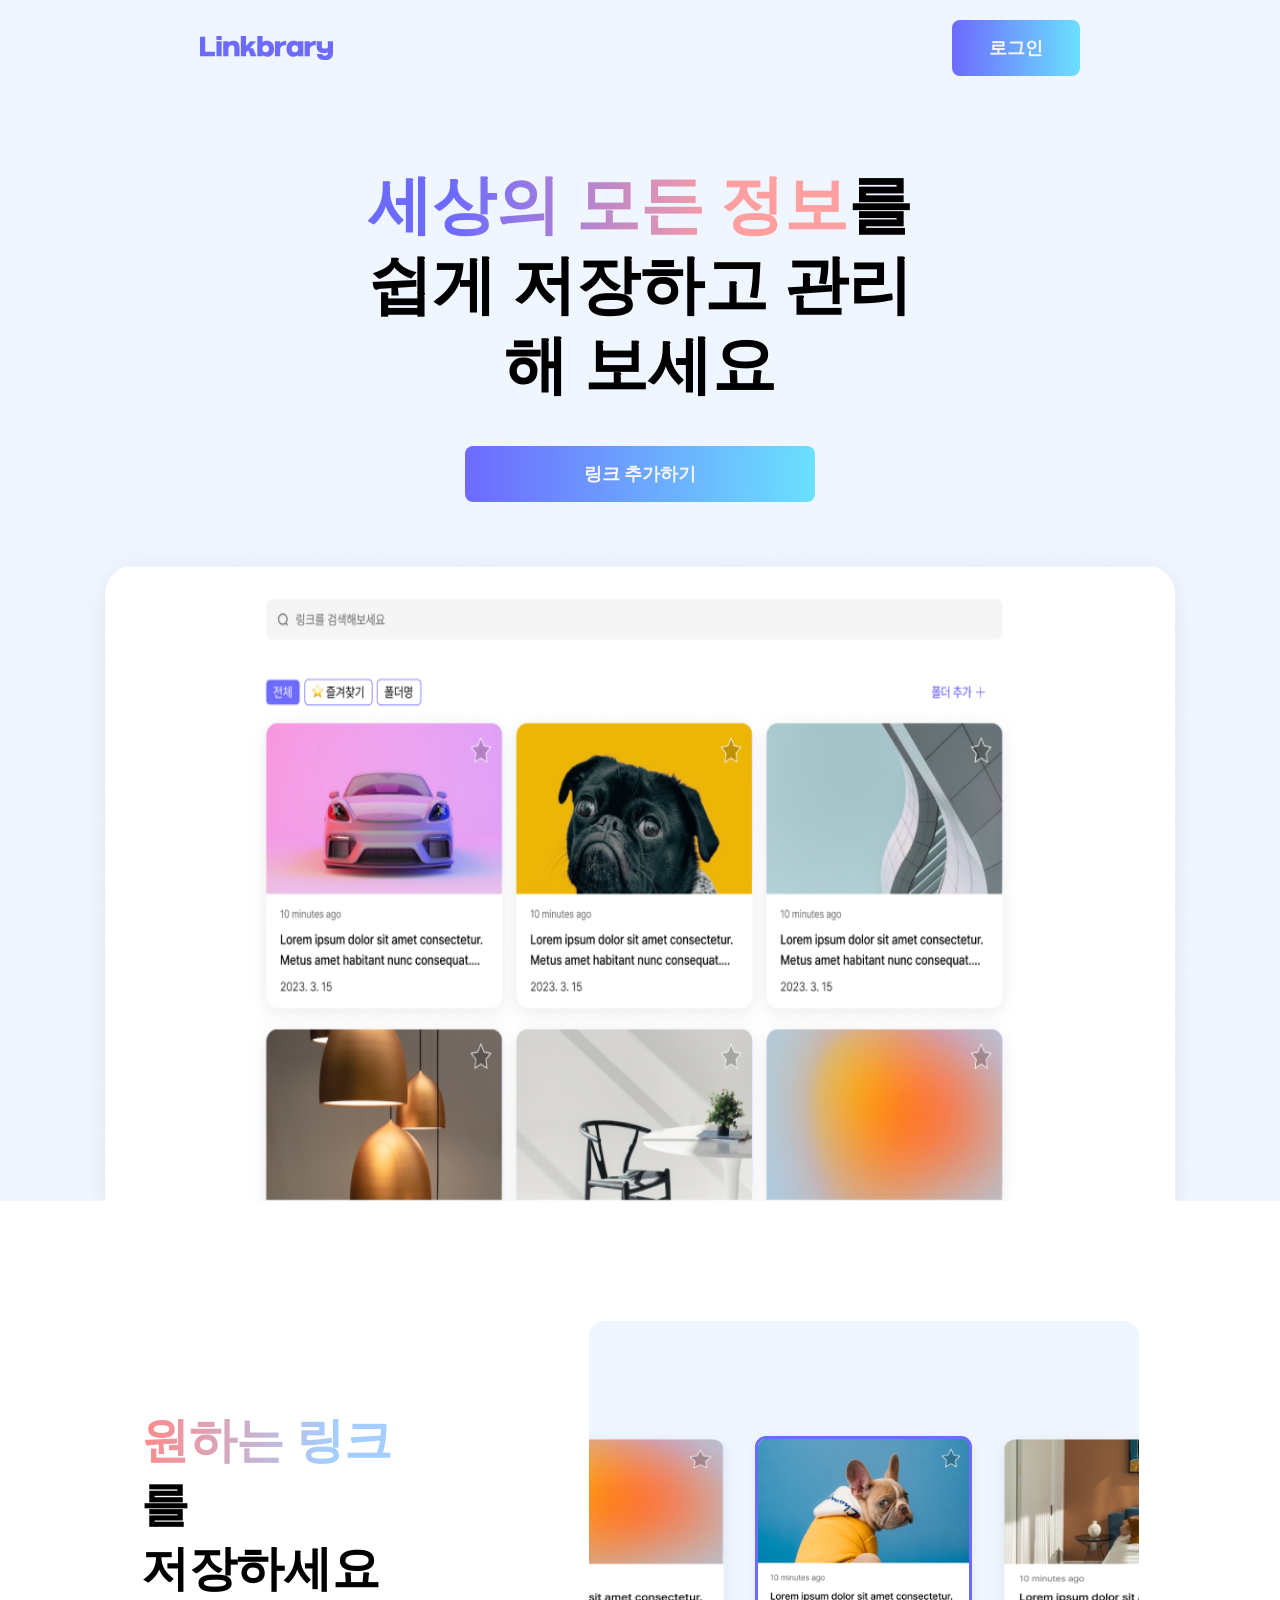
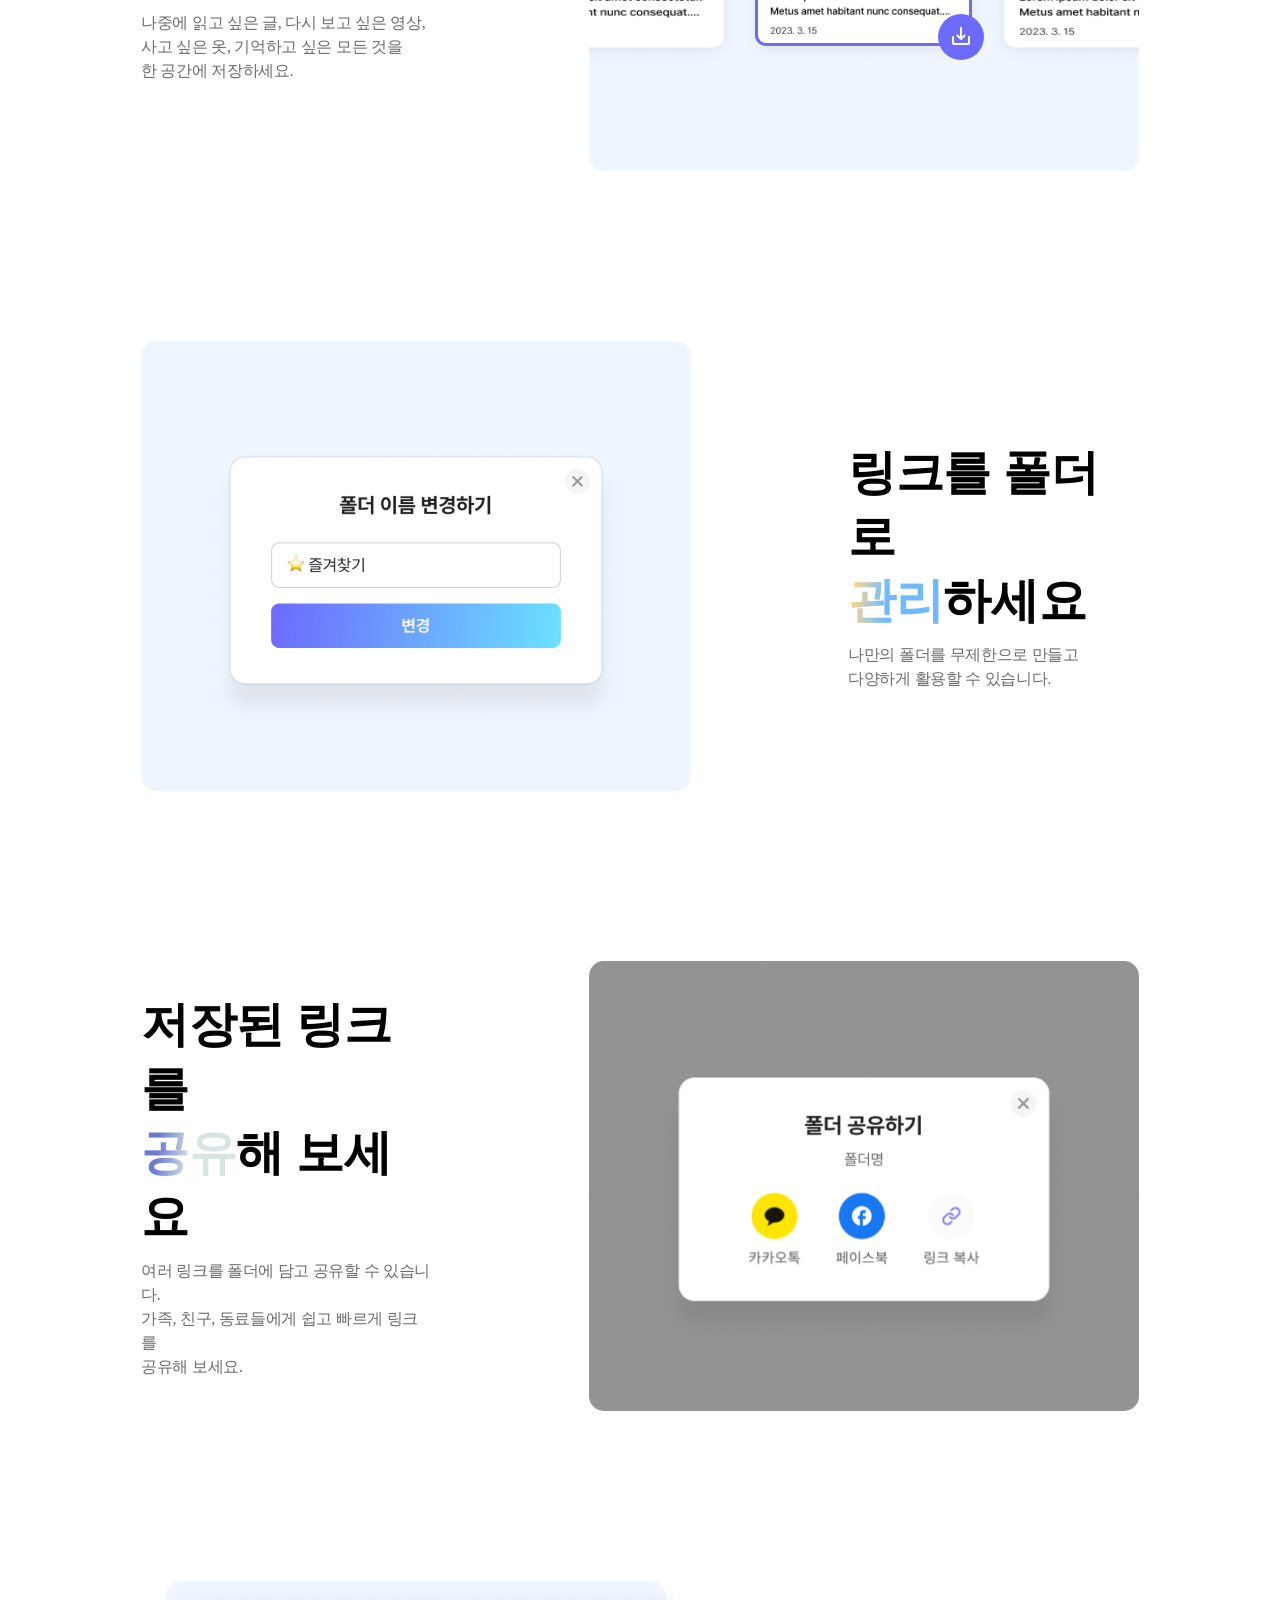
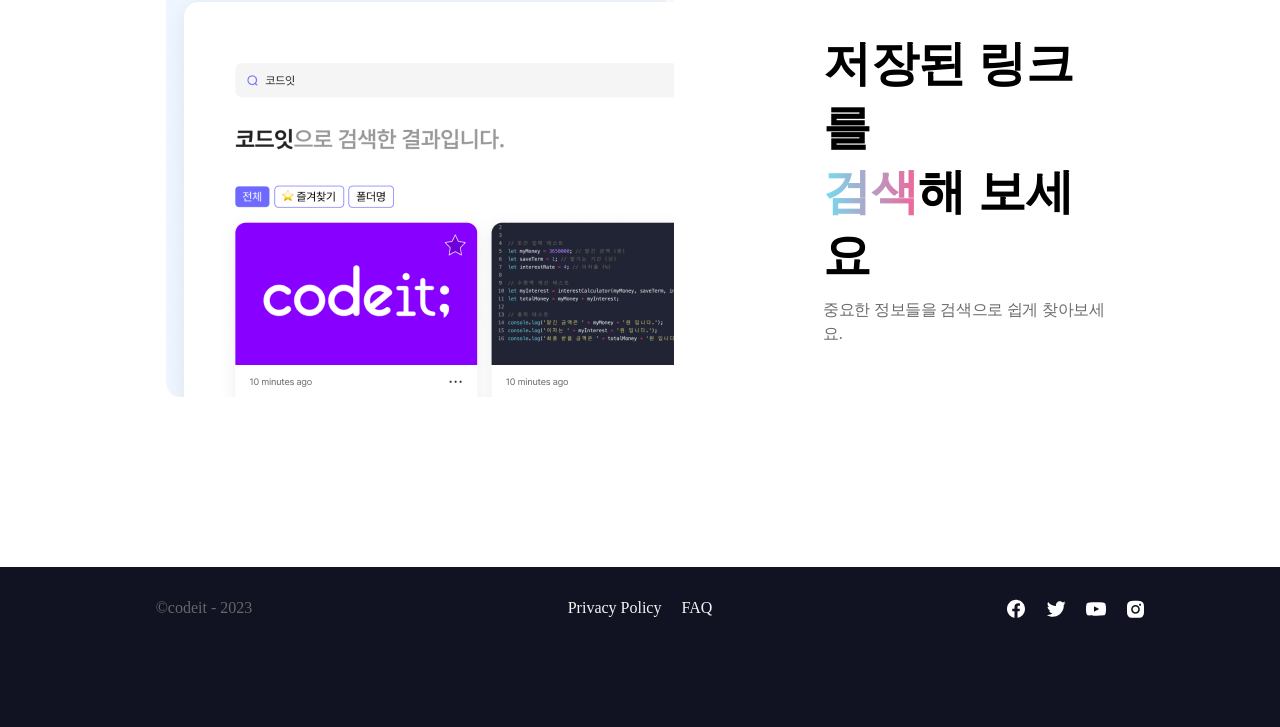
==== commit 99f45993: "refactor: global.css, color.css 파일 추가 및 경로 설정, css 파일 이름 변경" ====
--- a/index.html
+++ b/index.html
@@ -10,8 +10,7 @@
       href="https://fonts.googleapis.com/css2?family=Noto+Sans+KR:wght@400;700&family=Poppins:wght@400;700&display=swap"
       rel="stylesheet"
     />
-    <link rel="stylesheet" href="./src/reset.css" />
-    <link rel="stylesheet" href="./src/style.css" />
+    <link rel="stylesheet" href="./src/landing.css" />
   </head>
   <body>
     <header>
--- a/src/landing.css
+++ b/src/landing.css
@@ -0,0 +1,284 @@
+@import "./global.css";
+
+html {
+  font-weight: 600;
+  color: #000;
+}
+
+body {
+  margin: 0;
+  display: flex;
+  flex-direction: column;
+  align-items: flex-start;
+}
+
+header {
+  position: sticky;
+  z-index: 1;
+  top: 0;
+  display: flex;
+  padding: 2rem 20rem;
+  flex-direction: column;
+  align-items: center;
+  gap: 0.8rem;
+  align-self: stretch;
+  background: var(--linkbrary-bg, #f0f6ff);
+}
+
+a {
+  cursor: pointer;
+  text-decoration: none;
+  color: var(--grey-light, #f5f5f5);
+}
+
+.header-container {
+  display: flex;
+  justify-content: space-between;
+  align-items: center;
+  align-self: stretch;
+}
+
+#logo {
+  width: 13.3rem;
+  height: 2.4rem;
+}
+
+.login,
+.signup {
+  display: flex;
+  background: var(--gra-purpleblue-to-skyblue, linear-gradient(91deg, #6d6afe 0.12%, #6ae3fe 101.84%));
+  color: var(--grey-light, #f5f5f5);
+  gap: 1rem;
+  border-radius: 0.8rem;
+  justify-content: center;
+  align-items: center;
+  padding: 1.6rem 2rem;
+  font-size: 1.8rem;
+}
+
+.login {
+  width: 12.8rem;
+}
+
+main {
+  width: 100%;
+  z-index: 0;
+}
+
+.headline {
+  display: flex;
+  padding: 7rem 36rem 0rem 36rem;
+  flex-direction: column;
+  justify-content: flex-end;
+  align-items: center;
+  gap: 4rem;
+  background: #f0f6ff;
+}
+
+.headline-title {
+  text-align: center;
+  font-size: 6.4rem;
+  font-weight: 700;
+  line-height: 8rem; /* 125% */
+}
+
+.headline-title .title-em {
+  background: linear-gradient(91deg, #6d6afe 17.28%, #ff9f9f 74.98%);
+  background-clip: text;
+  -webkit-background-clip: text;
+  -webkit-text-fill-color: transparent;
+}
+
+.signup {
+  width: 35rem;
+}
+
+.image-rayer {
+  width: 111.8rem;
+  height: 65.9rem;
+  flex-shrink: 0;
+  border-radius: 2.5rem;
+  background: linear-gradient(180deg, rgba(196, 196, 196, 0) 67.68%, #f0f6ff 94.76%);
+}
+
+.description {
+  display: flex;
+  padding: 12rem 46.1rem 5rem 46.1rem;
+  justify-content: center;
+  align-items: center;
+}
+
+.description-container {
+  display: flex;
+  align-items: center;
+  gap: 15.7rem;
+}
+
+.description-title {
+  display: flex;
+  width: 29.1rem;
+  flex-direction: column;
+  align-items: flex-start;
+  gap: 1rem;
+  font-size: 4.8rem;
+  font-weight: 700;
+  letter-spacing: -0.03rem;
+}
+
+.description-title .title-em {
+  background: linear-gradient(96deg, #fe8a8a 1.72%, #a4ceff 74.97%);
+  background-clip: text;
+  -webkit-background-clip: text;
+  -webkit-text-fill-color: transparent;
+}
+
+.description-content {
+  color: #6b6b6b;
+  font-weight: 500;
+  font-size: 1.6rem;
+  line-height: 150%; /* 24px */
+}
+
+.cards {
+  width: 55rem;
+  height: 45rem;
+  border-radius: 1.5rem;
+  background: #f0f6ff;
+  display: inline-flex;
+  align-items: center;
+}
+
+.card {
+  width: 24.4rem;
+  height: 23.9rem;
+}
+
+.card-container {
+  position: relative;
+}
+
+.image-boder {
+  position: absolute;
+  top: 1rem;
+  right: 1.4rem;
+  width: 21.7rem;
+  height: 21rem;
+  border-radius: 1.1rem;
+  border: 0.3rem solid #6d6afe;
+}
+
+.download-mark {
+  position: absolute;
+  bottom: 0.6rem;
+  right: 0.2rem;
+  width: 4.6rem;
+  height: 4.6rem;
+}
+
+.description-title .title-em.yellow {
+  background: linear-gradient(277deg, #6fbaff 59.22%, #ffd88b 93.66%);
+  background-clip: text;
+  -webkit-background-clip: text;
+  -webkit-text-fill-color: transparent;
+  letter-spacing: -0.03rem;
+}
+
+.popup-container {
+  display: flex;
+  width: 55rem;
+  padding: 11.4rem 6.8rem 6.6rem 6.8rem;
+  justify-content: center;
+  align-items: center;
+  border-radius: 1.5rem;
+  background: #f0f6ff;
+}
+
+.popup {
+  width: 41.4rem;
+  height: 27rem;
+  flex-shrink: 0;
+}
+
+.description-title .title-em.blue {
+  background: linear-gradient(99deg, #6d7ccd 19.76%, rgba(82, 136, 133, 0.22) 52.69%);
+  background-clip: text;
+  -webkit-background-clip: text;
+  -webkit-text-fill-color: transparent;
+}
+
+.popup-container.background {
+  background: linear-gradient(rgba(0, 0, 0, 0.3), rgba(0, 0, 0, 0.3)), url(images/rayer.png) lightgray 50%;
+  background-repeat: no-repeat;
+  background-position: center;
+  background-size: cover;
+}
+
+.title-em.rightblue {
+  background: var(--fandom-k-gra-blue-to-pink, linear-gradient(271deg, #fe578f -9.84%, #68e8f9 107.18%));
+  background-clip: text;
+  -webkit-background-clip: text;
+  -webkit-text-fill-color: transparent;
+}
+
+.search-result-container {
+  display: flex;
+  width: 50rem;
+  justify-content: center;
+  align-items: center;
+  border-radius: 1.5rem;
+  background: #f0f6ff;
+}
+
+footer {
+  z-index: 0;
+  display: flex;
+  height: 28rem;
+  padding-top: 12rem;
+  flex-direction: column;
+  align-items: center;
+  align-self: stretch;
+}
+
+.footer-container {
+  display: flex;
+  justify-content: space-between;
+  align-items: flex-start;
+  align-self: stretch;
+  height: 16rem;
+  padding: 3.2rem 10.4rem 6.4rem 10.4rem;
+  background: var(--the-julge-black, #111322);
+}
+
+.copyright,
+.sub-pages {
+  font-size: 1.6rem;
+  font-weight: 400;
+  text-align: center;
+}
+
+.copyright,
+.sns {
+  flex-basis: 20rem;
+}
+
+.copyright {
+  color: #676767;
+}
+
+.sub-pages {
+  display: flex;
+  gap: 2rem;
+  justify-content: center;
+  align-items: center;
+  color: #cfcfcf;
+  flex-grow: 1;
+}
+
+.sns {
+  width: 2rem;
+  height: 2rem;
+  gap: 2rem;
+  display: flex;
+  justify-content: center;
+  align-items: center;
+}
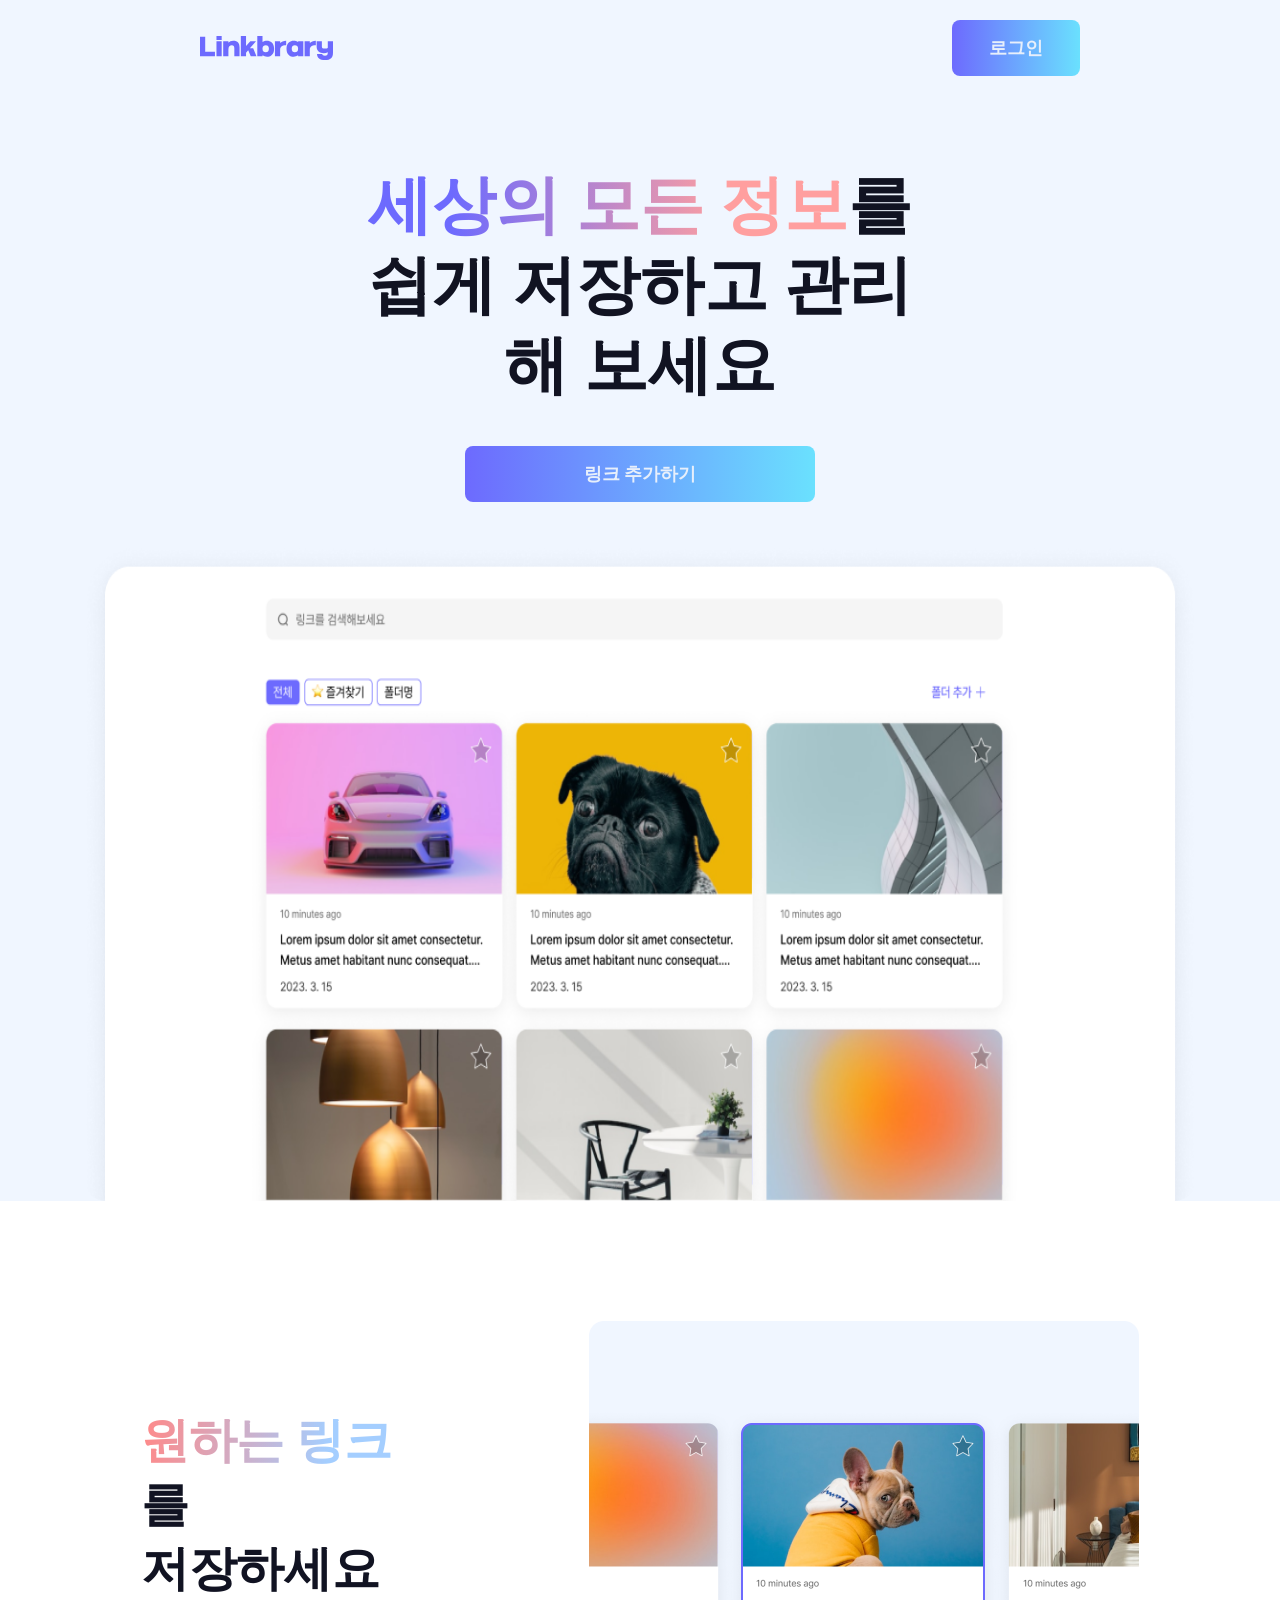
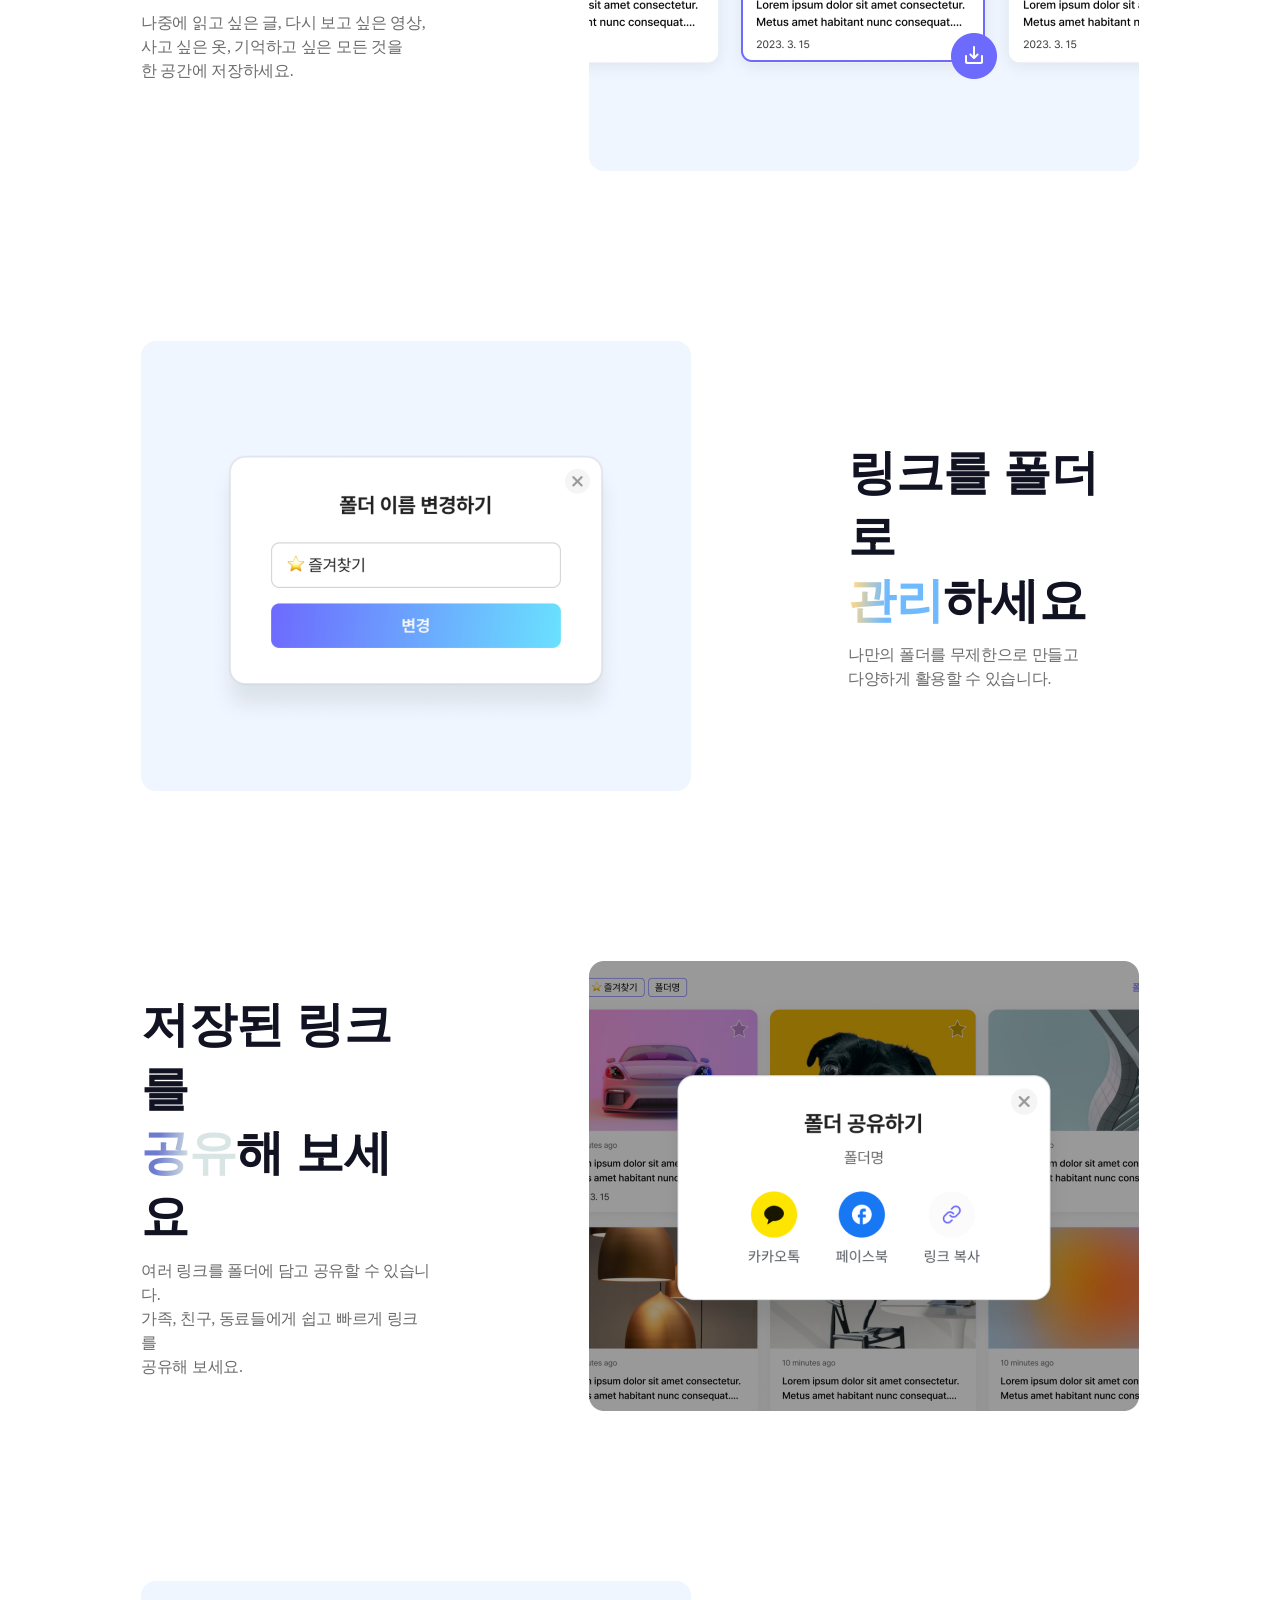
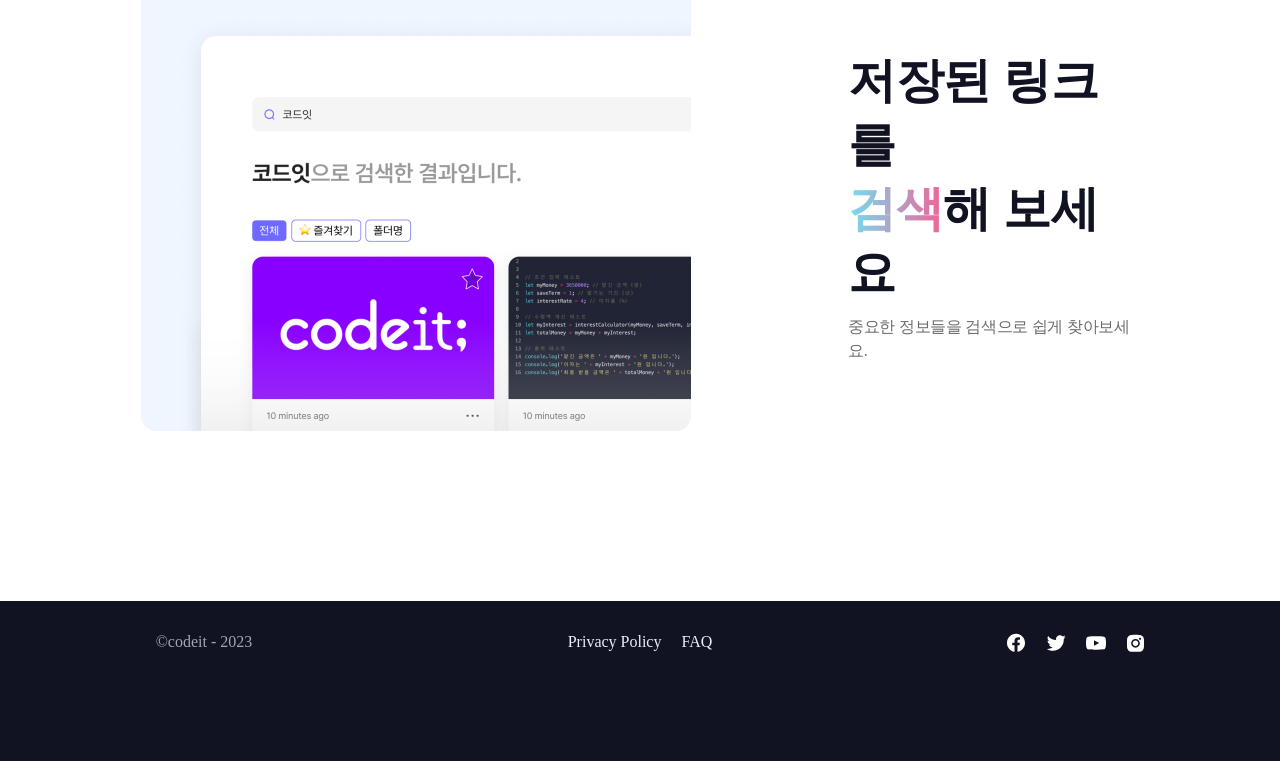
==== commit e3be3e20: "refactor: 기존 이미지파일 삭제하고 다른 이미지 추가" ====
--- a/index.html
+++ b/index.html
@@ -41,23 +41,13 @@
               한 공간에 저장하세요.
             </span>
           </div>
-          <div class="cards">
-            <img src="images/card1.png" alt="주황색그라데이션" class="card" />
-            <div class="card-container">
-              <img src="images/card2.png" alt="뒤돌아있는개" class="card" />
-              <div class="image-boder"></div>
-              <img src="images/download.svg" alt="다운로드로고" class="download-mark" />
-            </div>
-            <img src="images/card3.png" alt="가정집" class="card" />
-          </div>
+          <img src="./images/image1.png" class="content-image" alt="링크의 내용이 담긴 카드들" />
         </div>
       </section>
 
       <section class="description reverse">
         <div class="description-container">
-          <div class="popup-container">
-            <img src="images/popup.png" alt="팝업창" class="popup" />
-          </div>
+          <img src="./images/image2.png" class="content-image" alt="폴더 이름 변경 기능" />
           <div class="description-title">
             <span>
               링크를 폴더로<br />
@@ -84,17 +74,13 @@
               공유해 보세요.
             </span>
           </div>
-          <div class="popup-container background">
-            <img src="images/popup2.png" alt="팝업창" class="popup" />
-          </div>
+          <img src="./images/image3.png" class="content-image" alt="폴더 공유 기능" />
         </div>
       </section>
 
       <section class="description reverse">
         <div class="description-container">
-          <div class="search-result-container">
-            <img src="images/search-result.png" alt="검색결과창" class="search-result" />
-          </div>
+          <img src="./images/image4.png" class="content-image" alt="링크 검색 기능" />
           <div class="description-title">
             <span>
               저장된 링크를<br />
--- a/src/landing.css
+++ b/src/landing.css
@@ -2,7 +2,7 @@
 
 html {
   font-weight: 600;
-  color: #000;
+  color: var(--black);
 }
 
 body {
@@ -22,13 +22,13 @@
   align-items: center;
   gap: 0.8rem;
   align-self: stretch;
-  background: var(--linkbrary-bg, #f0f6ff);
+  background: var(--background);
 }
 
 a {
   cursor: pointer;
   text-decoration: none;
-  color: var(--grey-light, #f5f5f5);
+  color: var(--gray-10);
 }
 
 .header-container {
@@ -46,8 +46,8 @@
 .login,
 .signup {
   display: flex;
-  background: var(--gra-purpleblue-to-skyblue, linear-gradient(91deg, #6d6afe 0.12%, #6ae3fe 101.84%));
-  color: var(--grey-light, #f5f5f5);
+  background: linear-gradient(91deg, #6d6afe 0.12%, #6ae3fe 101.84%);
+  color: var(--gray-10);
   gap: 1rem;
   border-radius: 0.8rem;
   justify-content: center;
@@ -72,7 +72,7 @@
   justify-content: flex-end;
   align-items: center;
   gap: 4rem;
-  background: #f0f6ff;
+  background: var(--background);
 }
 
 .headline-title {
@@ -133,28 +133,15 @@
 }
 
 .description-content {
-  color: #6b6b6b;
+  color: var(--gray-80);
   font-weight: 500;
   font-size: 1.6rem;
   line-height: 150%; /* 24px */
 }
 
-.cards {
+.content-image {
   width: 55rem;
   height: 45rem;
-  border-radius: 1.5rem;
-  background: #f0f6ff;
-  display: inline-flex;
-  align-items: center;
-}
-
-.card {
-  width: 24.4rem;
-  height: 23.9rem;
-}
-
-.card-container {
-  position: relative;
 }
 
 .image-boder {
@@ -164,7 +151,7 @@
   width: 21.7rem;
   height: 21rem;
   border-radius: 1.1rem;
-  border: 0.3rem solid #6d6afe;
+  border: 0.3rem solid var(--primary);
 }
 
 .download-mark {
@@ -183,16 +170,6 @@
   letter-spacing: -0.03rem;
 }
 
-.popup-container {
-  display: flex;
-  width: 55rem;
-  padding: 11.4rem 6.8rem 6.6rem 6.8rem;
-  justify-content: center;
-  align-items: center;
-  border-radius: 1.5rem;
-  background: #f0f6ff;
-}
-
 .popup {
   width: 41.4rem;
   height: 27rem;
@@ -206,27 +183,11 @@
   -webkit-text-fill-color: transparent;
 }
 
-.popup-container.background {
-  background: linear-gradient(rgba(0, 0, 0, 0.3), rgba(0, 0, 0, 0.3)), url(images/rayer.png) lightgray 50%;
-  background-repeat: no-repeat;
-  background-position: center;
-  background-size: cover;
-}
-
 .title-em.rightblue {
-  background: var(--fandom-k-gra-blue-to-pink, linear-gradient(271deg, #fe578f -9.84%, #68e8f9 107.18%));
-  background-clip: text;
-  -webkit-background-clip: text;
-  -webkit-text-fill-color: transparent;
-}
-
-.search-result-container {
-  display: flex;
-  width: 50rem;
-  justify-content: center;
-  align-items: center;
-  border-radius: 1.5rem;
-  background: #f0f6ff;
+  background: linear-gradient(271deg, #fe578f -9.84%, #68e8f9 107.18%);
+  background-clip: text;
+  -webkit-background-clip: text;
+  -webkit-text-fill-color: transparent;
 }
 
 footer {
@@ -246,7 +207,7 @@
   align-self: stretch;
   height: 16rem;
   padding: 3.2rem 10.4rem 6.4rem 10.4rem;
-  background: var(--the-julge-black, #111322);
+  background: var(--black);
 }
 
 .copyright,
@@ -262,7 +223,7 @@
 }
 
 .copyright {
-  color: #676767;
+  color: var(--gray-60);
 }
 
 .sub-pages {
@@ -270,7 +231,7 @@
   gap: 2rem;
   justify-content: center;
   align-items: center;
-  color: #cfcfcf;
+  color: var(--white);
   flex-grow: 1;
 }
 
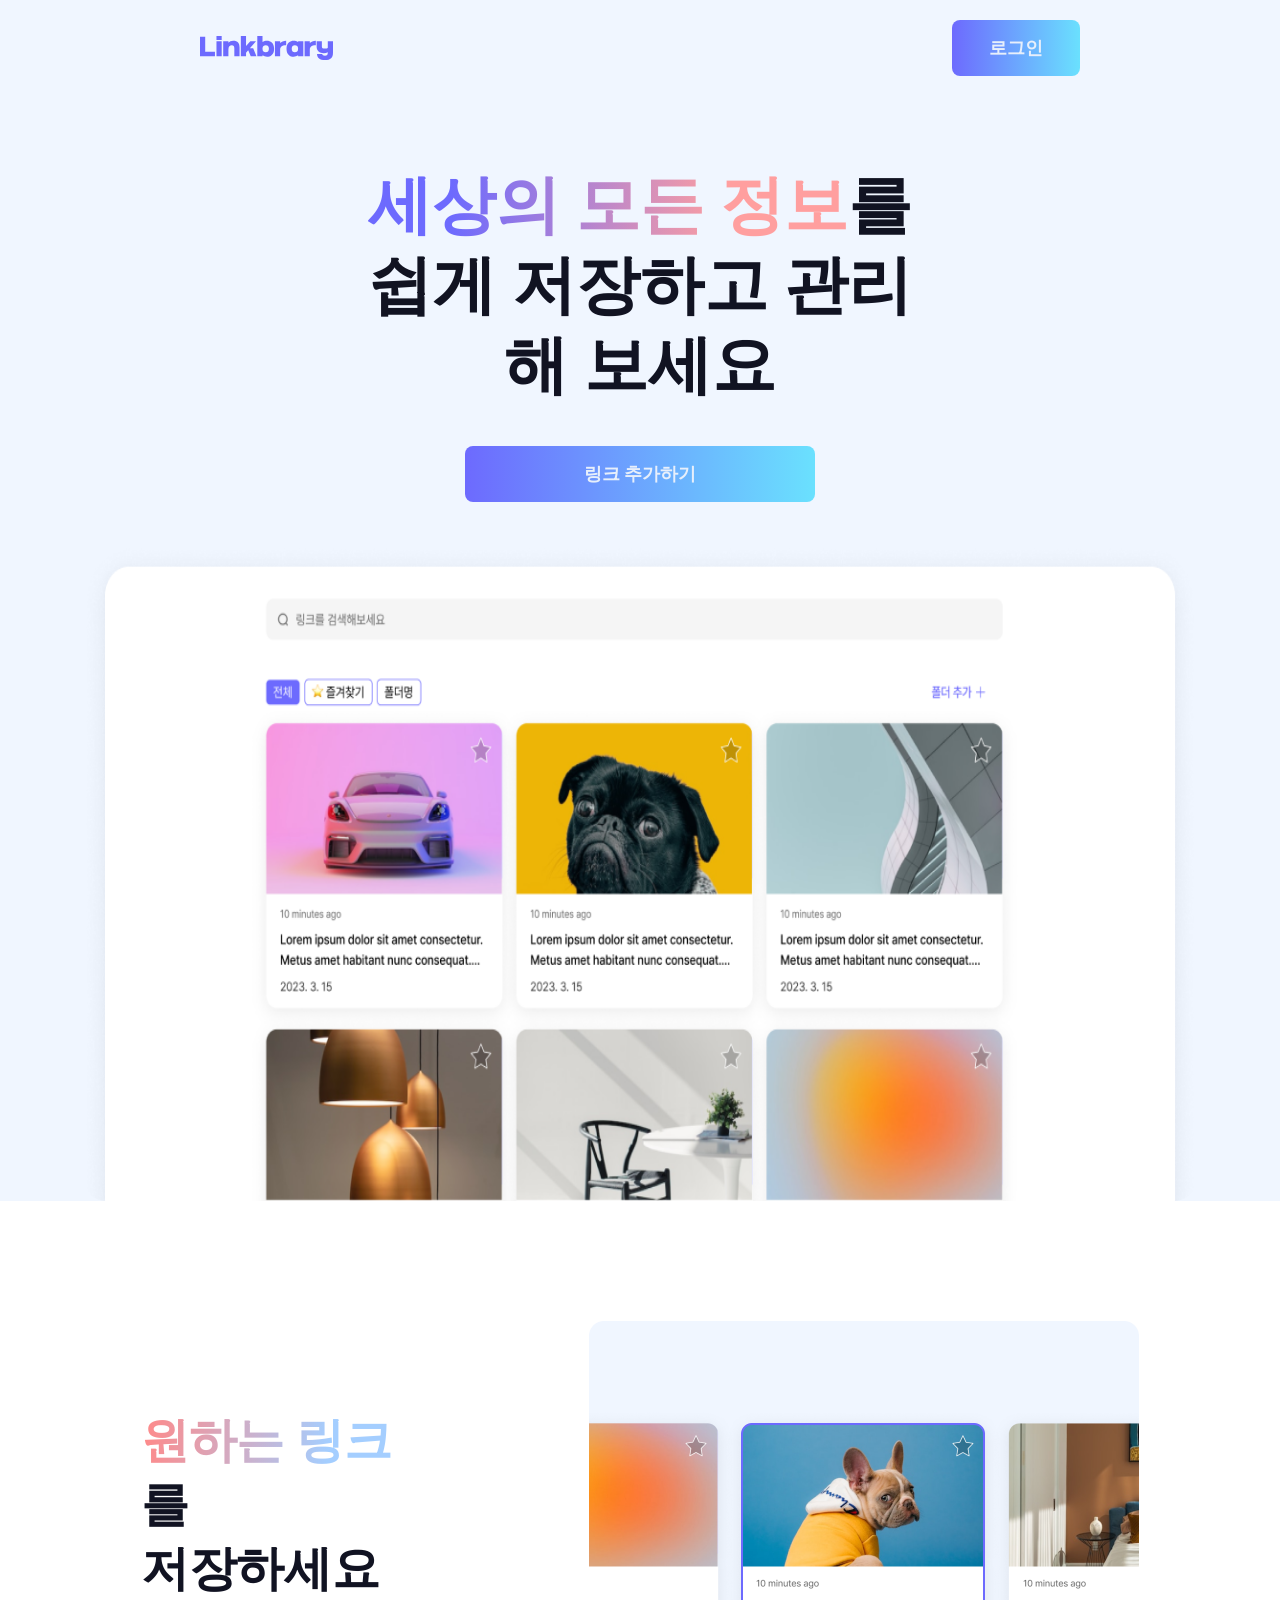
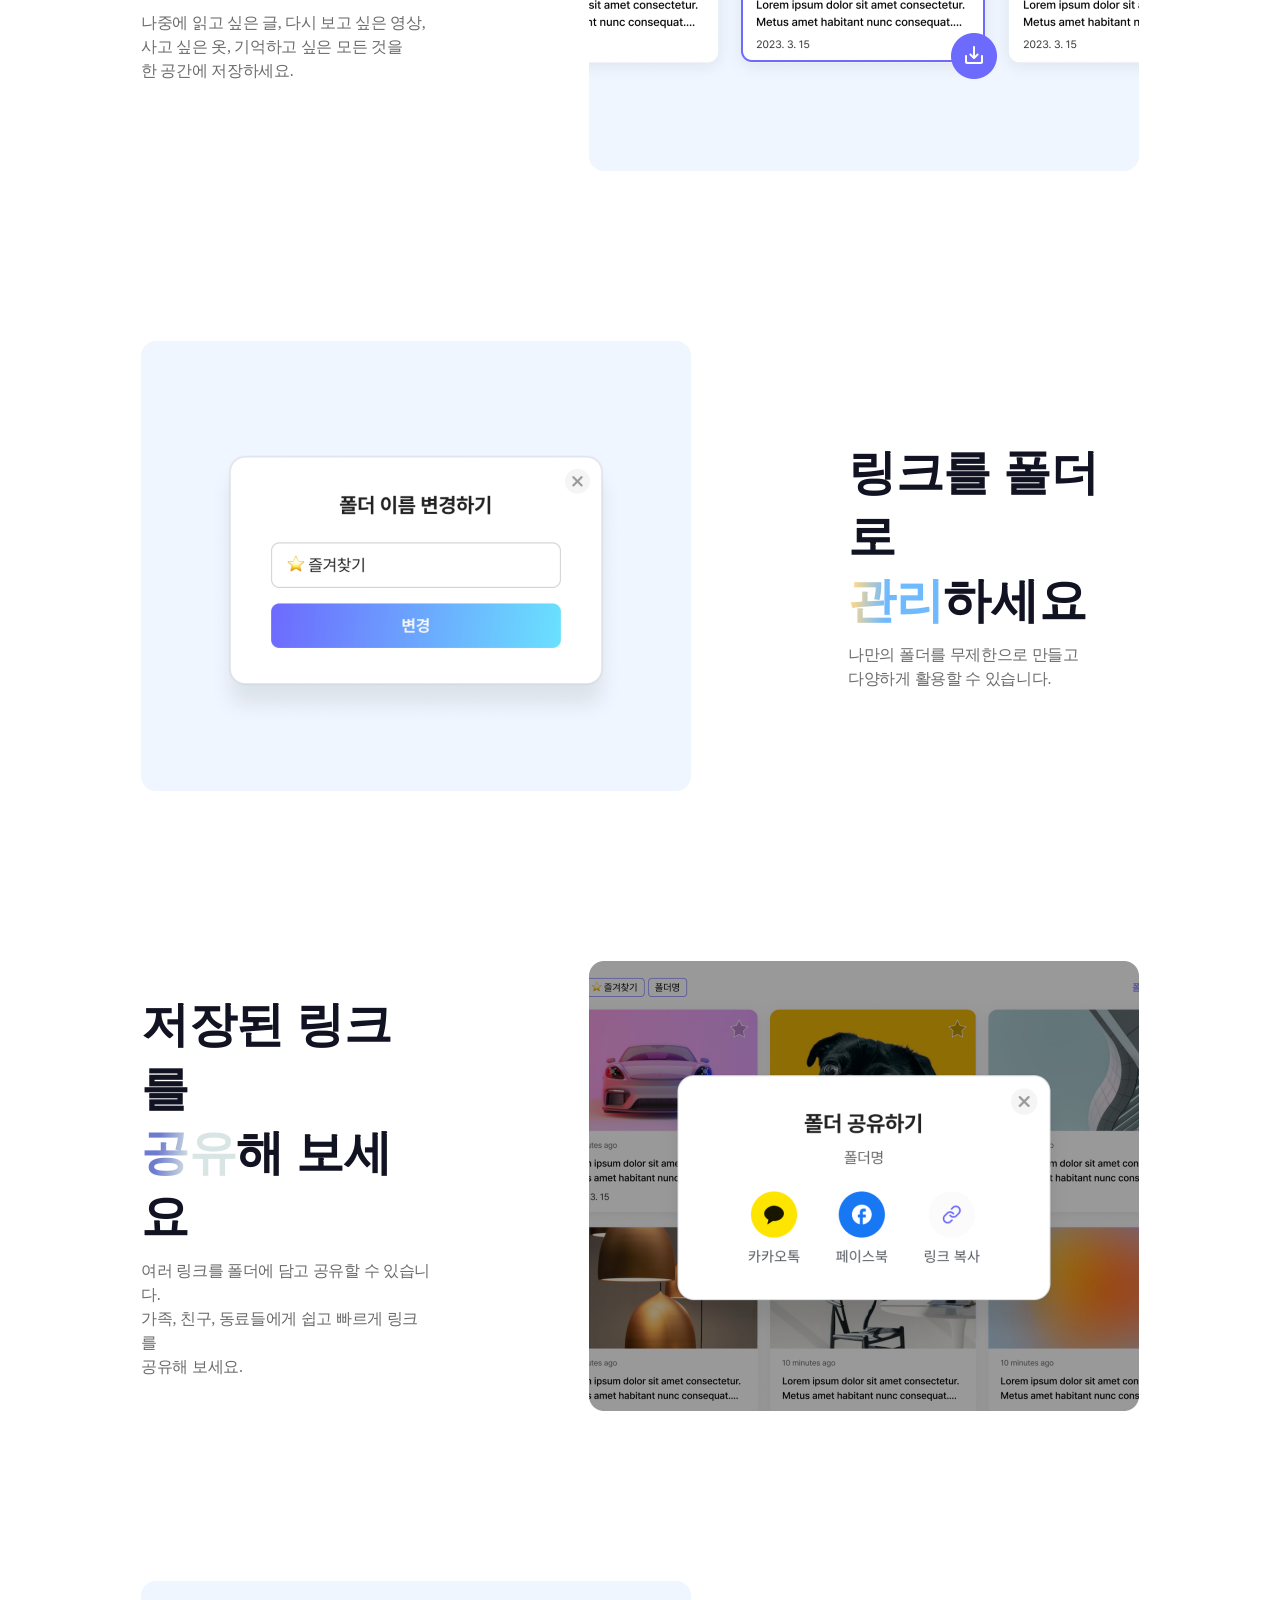
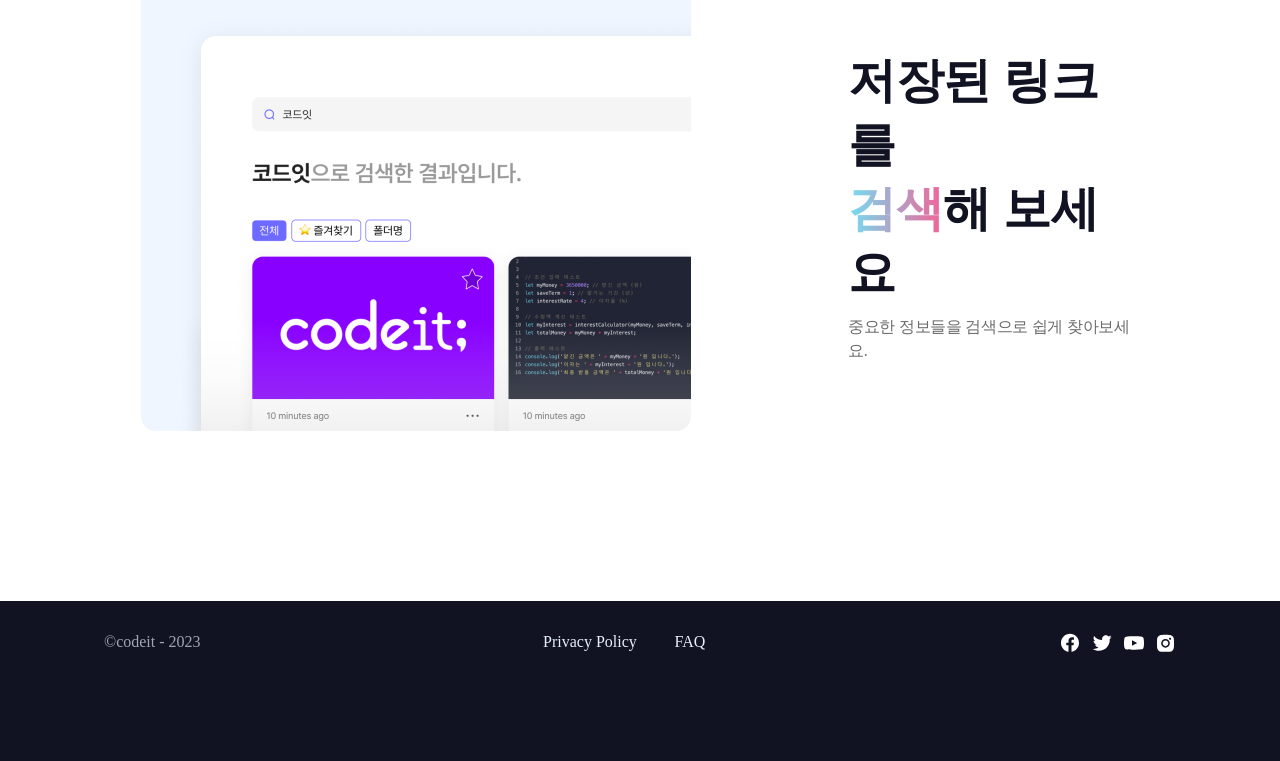
==== commit 2b94ff02: "add: 트위터 메타태그 추가" ====
--- a/index.html
+++ b/index.html
@@ -3,6 +3,10 @@
   <head>
     <meta charset="UTF-8" />
     <meta name="viewport" content="width=device-width, initial-scale=1.0" />
+    <meta name="twitter:card" content="summary_large_image" />
+    <meta name="twitter:image" content="./images/rayer.png" />
+    <meta name="twitter:title" content="Linkbrary" />
+    <meta name="twitter:description" content="세상의 모든 정보를 쉽게 저장하고 관리해 보세요" />
     <title>Linkbrary</title>
     <link rel="preconnect" href="https://fonts.googleapis.com" />
     <link rel="preconnect" href="https://fonts.gstatic.com" crossorigin />
--- a/src/landing.css
+++ b/src/landing.css
@@ -201,10 +201,9 @@
 }
 
 .footer-container {
-  display: flex;
-  justify-content: space-between;
-  align-items: flex-start;
-  align-self: stretch;
+  display: grid;
+  grid-template-columns: repeat(3, 1fr);
+  width: 100%;
   height: 16rem;
   padding: 3.2rem 10.4rem 6.4rem 10.4rem;
   background: var(--black);
@@ -214,12 +213,6 @@
 .sub-pages {
   font-size: 1.6rem;
   font-weight: 400;
-  text-align: center;
-}
-
-.copyright,
-.sns {
-  flex-basis: 20rem;
 }
 
 .copyright {
@@ -227,19 +220,132 @@
 }
 
 .sub-pages {
-  display: flex;
-  gap: 2rem;
-  justify-content: center;
-  align-items: center;
+  display: grid;
+  grid-template-columns: repeat(2, 10rem);
   color: var(--white);
-  flex-grow: 1;
+  place-content: start center;
+  text-align: center;
 }
 
 .sns {
-  width: 2rem;
-  height: 2rem;
-  gap: 2rem;
-  display: flex;
-  justify-content: center;
-  align-items: center;
-}
+  display: grid;
+  grid-template-columns: repeat(4, 2rem);
+  place-content: start end;
+  gap: 1.2rem;
+}
+
+/* 태블릿 */
+@media (max-width: 1199px) {
+  header {
+    display: grid;
+    grid-template-columns: minmax(3.2rem, auto) minmax(auto, 78.5rem) minmax(3.2rem, auto);
+    padding: 2rem 0;
+  }
+
+  .header-container {
+    grid-column: 2 / span 1;
+  }
+
+  .headline {
+    padding: 3.9rem 13rem 0 13rem;
+  }
+
+  .image-rayer {
+    width: 65rem;
+    height: 38rem;
+  }
+
+  .content-image {
+    width: 38.5rem;
+    height: 31.5rem;
+  }
+
+  .description {
+    padding: 8rem 25rem 5rem 25rem;
+  }
+
+  .description-container {
+    gap: 5.1rem;
+  }
+}
+
+/* 모바일 */
+@media (max-width: 767px) {
+  #logo img {
+    width: 8.8rem;
+    height: 1.6rem;
+  }
+
+  .login,
+  .signup {
+    font-size: 1.4rem;
+    padding: 1rem 1.6rem;
+  }
+
+  .login {
+    width: 8rem;
+  }
+
+  .headline {
+    padding: 2.8rem 3.2rem 0 3.2rem;
+    gap: 2.4rem;
+  }
+
+  .headline-title {
+    font-size: 3.2rem;
+    line-height: 42px;
+  }
+
+  .signup {
+    width: 20rem;
+  }
+
+  .image-rayer,
+  .content-image {
+    width: 100%;
+    height: 100%;
+    background-size: cover;
+  }
+
+  .description {
+    padding: 4rem 3.2rem 3.6rem 3.2rem;
+  }
+
+  .description-container {
+    flex-direction: column;
+    justify-content: center;
+    align-items: center;
+    gap: 2.4rem;
+  }
+
+  .description.reverse .description-container {
+    flex-direction: column-reverse;
+  }
+
+  .description-title {
+    font-size: 2.4rem;
+  }
+
+  footer {
+    padding-top: 4rem;
+    height: 0;
+  }
+
+  .footer-container {
+    padding: 3.2rem;
+    grid-template-rows: repeat(2, 1fr);
+    row-gap: 6rem;
+  }
+
+  .copyright {
+    grid-area: 2 / span 1;
+  }
+
+  .sub-pages {
+    place-content: start;
+  }
+
+  .sns {
+    grid-column: 3;
+  }
+}
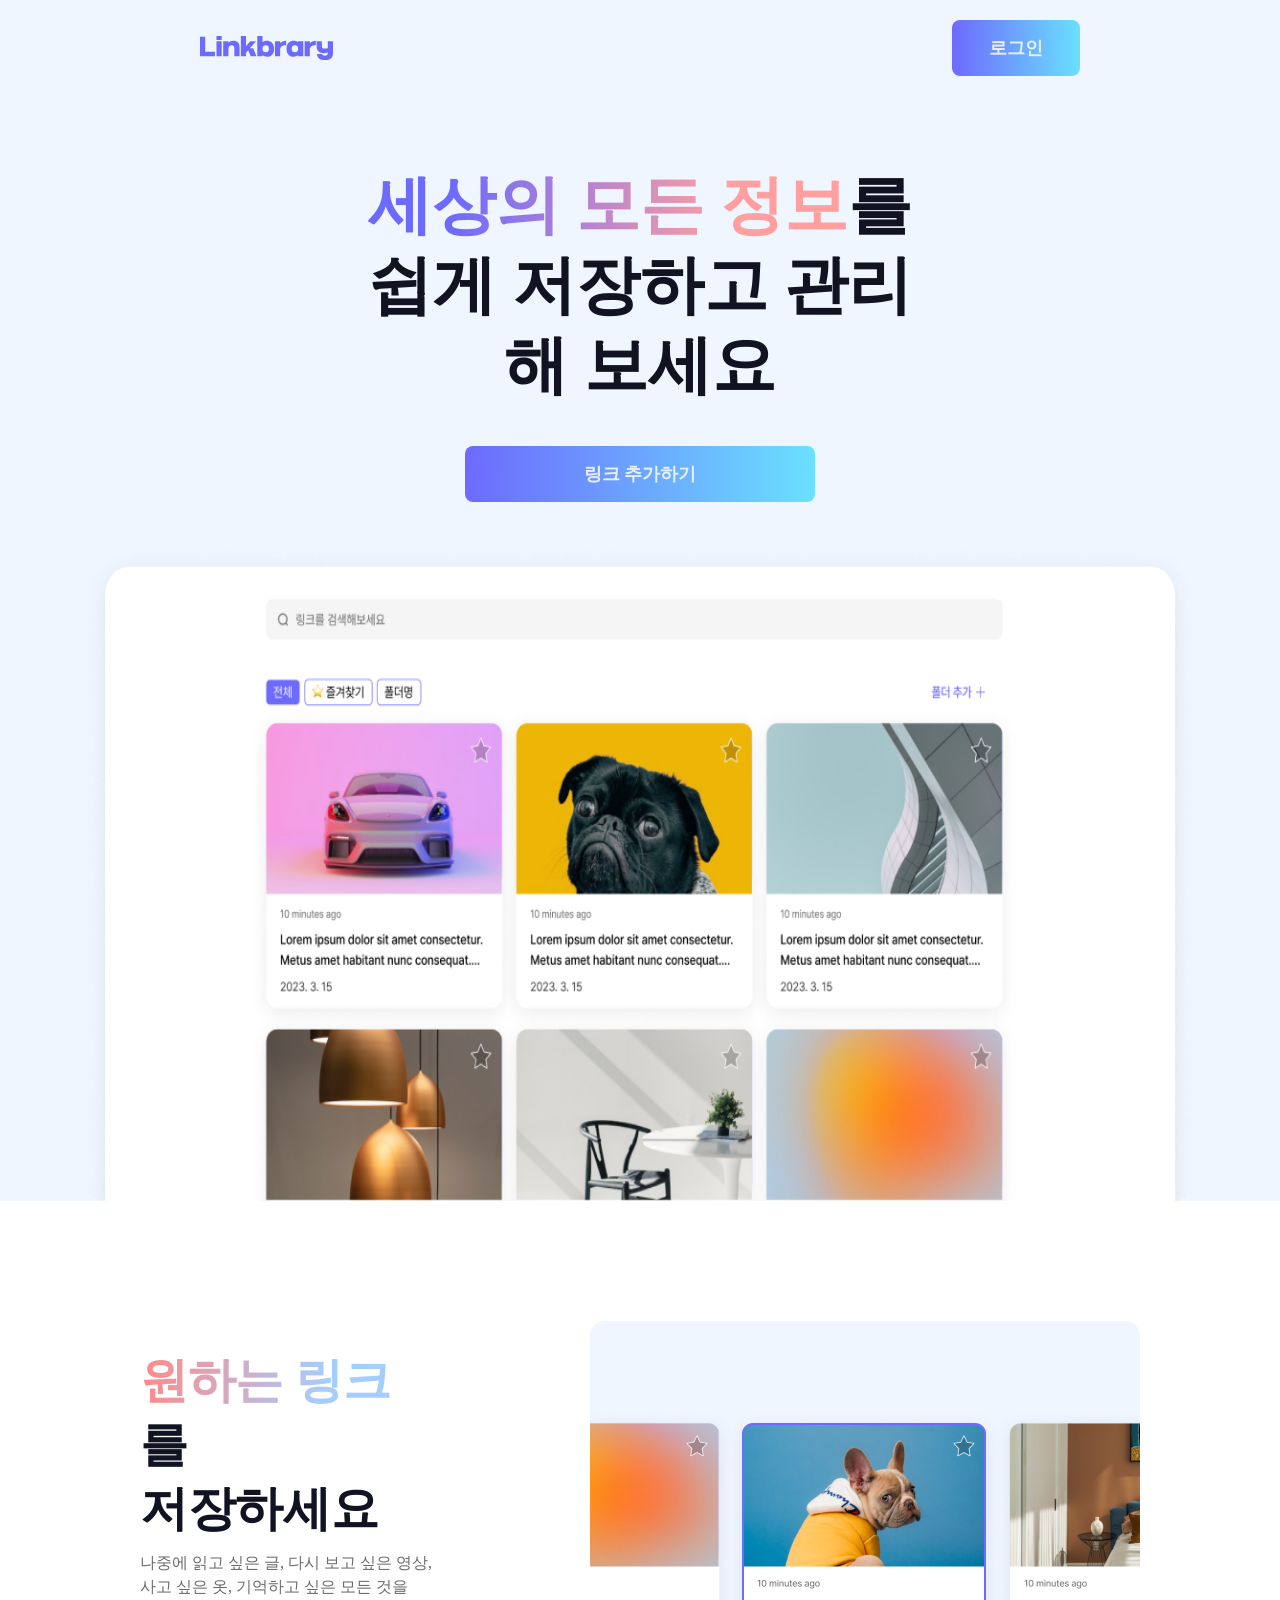
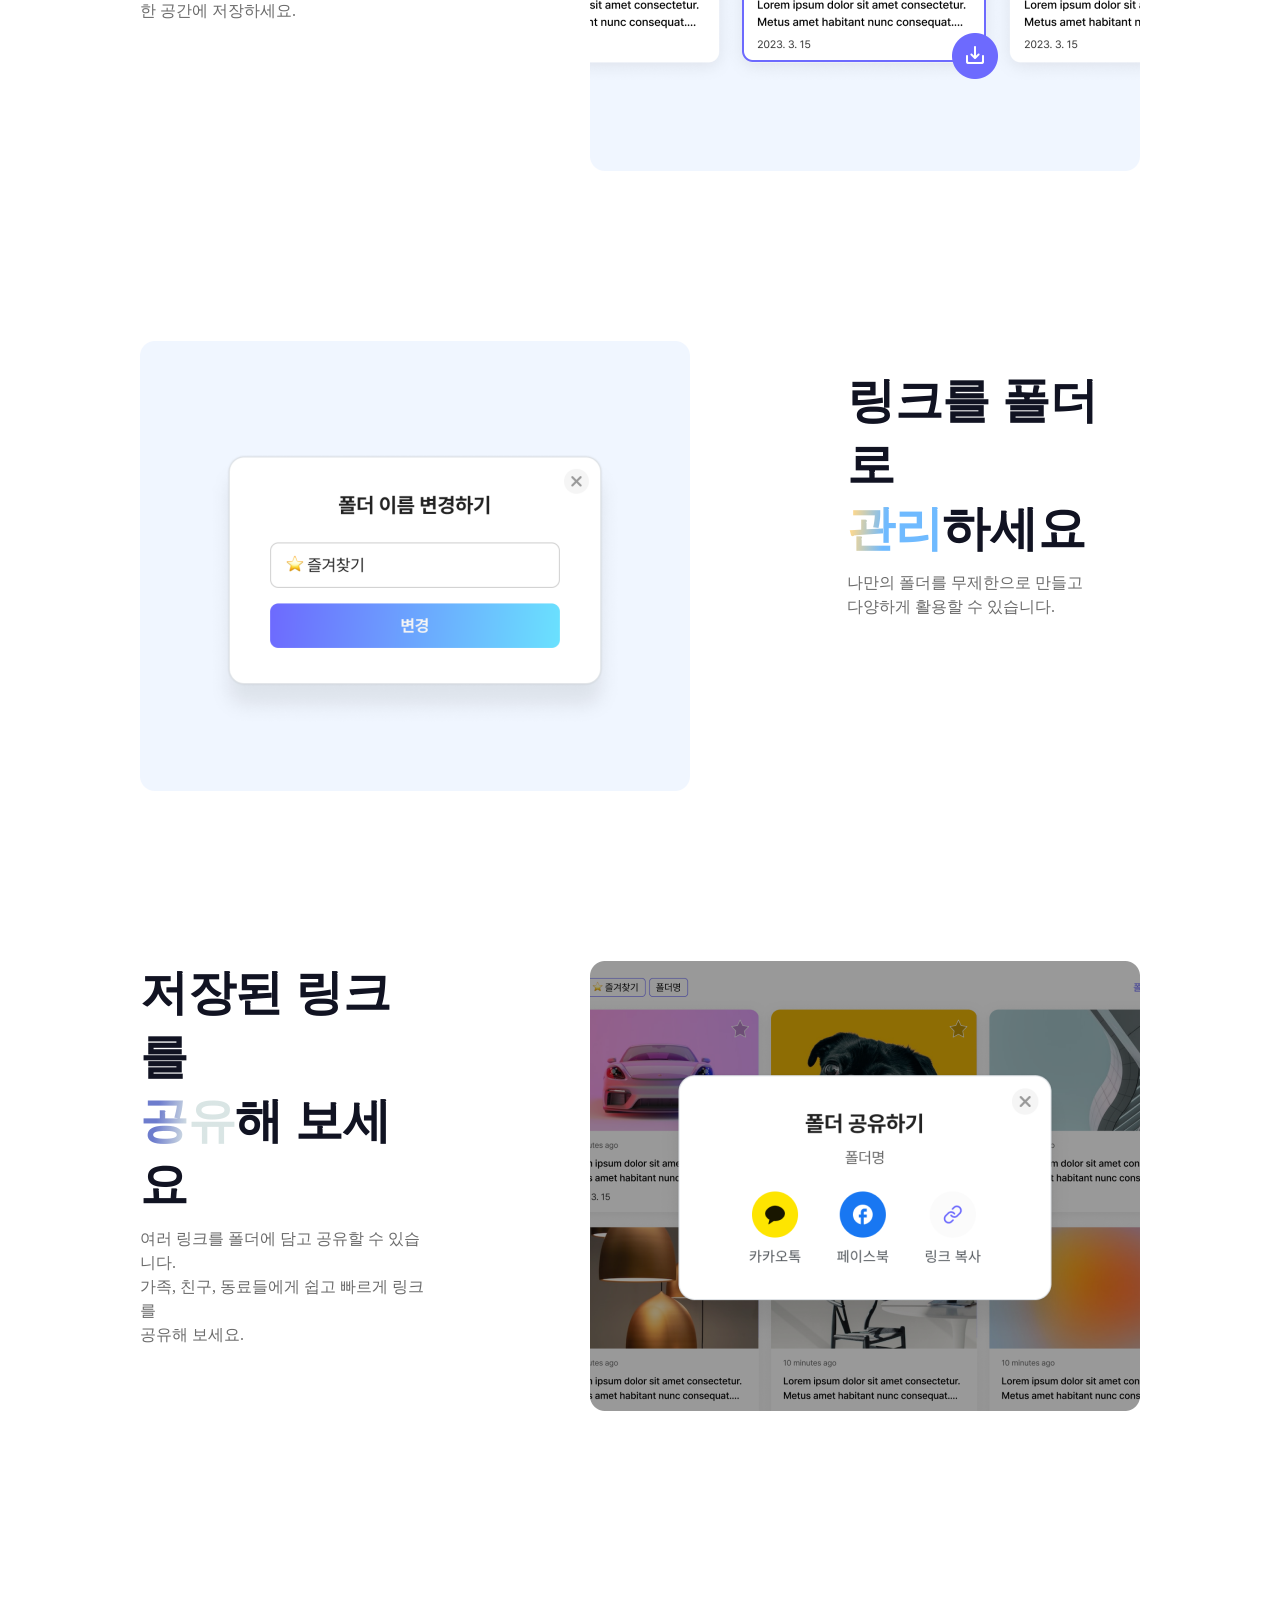
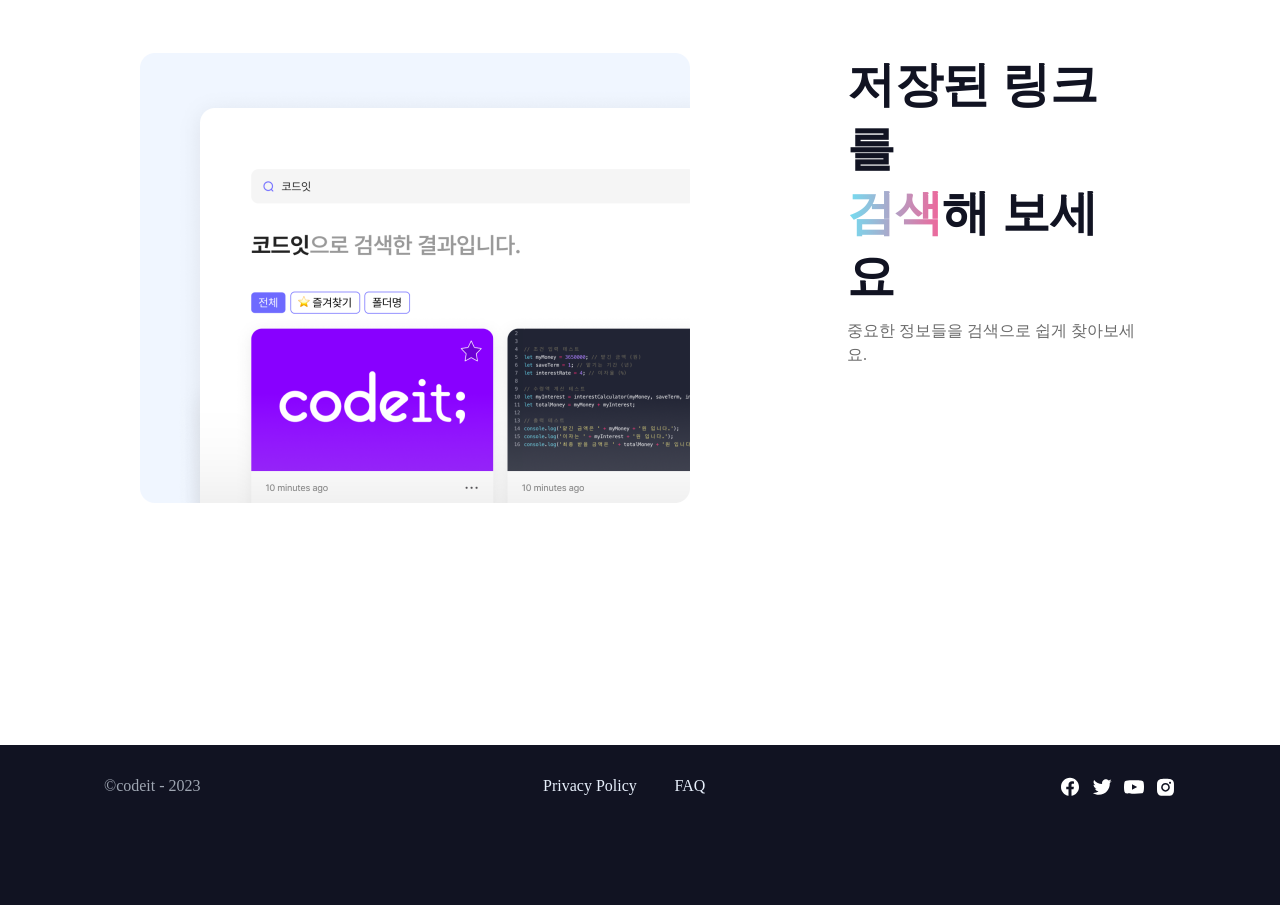
==== commit a0c2d9d8: "style: description을 flex에서 grid로 변경, 모바일 사이즈 description 순서 변경" ====
--- a/index.html
+++ b/index.html
@@ -39,29 +39,29 @@
               <span class="title-em">원하는 링크</span>를<br />
               저장하세요<br />
             </span>
-            <span class="description-content">
-              나중에 읽고 싶은 글, 다시 보고 싶은 영상,<br />
-              사고 싶은 옷, 기억하고 싶은 모든 것을<br />
-              한 공간에 저장하세요.
-            </span>
           </div>
+          <span class="description-content">
+            나중에 읽고 싶은 글, 다시 보고 싶은 영상,<br />
+            사고 싶은 옷, 기억하고 싶은 모든 것을<br />
+            한 공간에 저장하세요.
+          </span>
           <img src="./images/image1.png" class="content-image" alt="링크의 내용이 담긴 카드들" />
         </div>
       </section>
 
       <section class="description reverse">
         <div class="description-container">
-          <img src="./images/image2.png" class="content-image" alt="폴더 이름 변경 기능" />
           <div class="description-title">
             <span>
               링크를 폴더로<br />
               <span class="title-em yellow">관리</span>하세요
             </span>
-            <span class="description-content">
-              나만의 폴더를 무제한으로 만들고<br />
-              다양하게 활용할 수 있습니다.
-            </span>
           </div>
+          <span class="description-content">
+            나만의 폴더를 무제한으로 만들고<br />
+            다양하게 활용할 수 있습니다.
+          </span>
+          <img src="./images/image2.png" class="content-image" alt="폴더 이름 변경 기능" />
         </div>
       </section>
 
@@ -72,26 +72,27 @@
               저장된 링크를<br />
               <span class="title-em blue">공유</span>해 보세요
             </span>
-            <span class="description-content">
-              여러 링크를 폴더에 담고 공유할 수 있습니다.<br />
-              가족, 친구, 동료들에게 쉽고 빠르게 링크를<br />
-              공유해 보세요.
-            </span>
           </div>
+
+          <span class="description-content">
+            여러 링크를 폴더에 담고 공유할 수 있습니다.<br />
+            가족, 친구, 동료들에게 쉽고 빠르게 링크를<br />
+            공유해 보세요.
+          </span>
           <img src="./images/image3.png" class="content-image" alt="폴더 공유 기능" />
         </div>
       </section>
 
       <section class="description reverse">
         <div class="description-container">
-          <img src="./images/image4.png" class="content-image" alt="링크 검색 기능" />
           <div class="description-title">
             <span>
               저장된 링크를<br />
               <span class="title-em rightblue">검색</span>해 보세요
             </span>
-            <span class="description-content"> 중요한 정보들을 검색으로 쉽게 찾아보세요. </span>
           </div>
+          <span class="description-content"> 중요한 정보들을 검색으로 쉽게 찾아보세요. </span>
+          <img src="./images/image4.png" class="content-image" alt="링크 검색 기능" />
         </div>
       </section>
     </main>
--- a/src/landing.css
+++ b/src/landing.css
@@ -103,23 +103,21 @@
 
 .description {
   display: flex;
+  align-items: center;
+  justify-content: center;
   padding: 12rem 46.1rem 5rem 46.1rem;
-  justify-content: center;
-  align-items: center;
 }
 
 .description-container {
-  display: flex;
-  align-items: center;
-  gap: 15.7rem;
+  display: grid;
+  grid-template: repeat(2, 1fr) / min(29.3rem) min(55rem);
+  column-gap: 15.7rem;
 }
 
 .description-title {
   display: flex;
-  width: 29.1rem;
-  flex-direction: column;
-  align-items: flex-start;
-  gap: 1rem;
+  align-items: flex-end;
+  margin-bottom: 0.5rem;
   font-size: 4.8rem;
   font-weight: 700;
   letter-spacing: -0.03rem;
@@ -133,6 +131,8 @@
 }
 
 .description-content {
+  margin-top: 0.5rem;
+  grid-row: 2 / 3;
   color: var(--gray-80);
   font-weight: 500;
   font-size: 1.6rem;
@@ -140,26 +140,29 @@
 }
 
 .content-image {
+  grid-column: 2 / 3;
+  grid-row: 1 / 3;
   width: 55rem;
   height: 45rem;
 }
 
-.image-boder {
-  position: absolute;
-  top: 1rem;
-  right: 1.4rem;
-  width: 21.7rem;
-  height: 21rem;
-  border-radius: 1.1rem;
-  border: 0.3rem solid var(--primary);
-}
-
-.download-mark {
-  position: absolute;
-  bottom: 0.6rem;
-  right: 0.2rem;
-  width: 4.6rem;
-  height: 4.6rem;
+.description.reverse .description-container {
+  grid-template: repeat(2, 1fr) / min(55rem) min(29.3rem);
+}
+
+.description.reverse .description-title {
+  grid-column: 2 / 3;
+  grid-row: 1 / 2;
+}
+
+.description.reverse .description-content {
+  grid-column: 2 / 3;
+  grid-row: 2 / 3;
+}
+
+.description.reverse .content-image {
+  grid-column: 1 / 2;
+  grid-row: 1 / 3;
 }
 
 .description-title .title-em.yellow {
@@ -168,12 +171,6 @@
   -webkit-background-clip: text;
   -webkit-text-fill-color: transparent;
   letter-spacing: -0.03rem;
-}
-
-.popup {
-  width: 41.4rem;
-  height: 27rem;
-  flex-shrink: 0;
 }
 
 .description-title .title-em.blue {
@@ -250,6 +247,15 @@
     padding: 3.9rem 13rem 0 13rem;
   }
 
+  .description-container {
+    grid-template: repeat(2, 1fr) / min(28rem) min(38.5rem);
+    column-gap: 5.1rem;
+  }
+
+  .description.reverse .description-container {
+    grid-template: repeat(2, 1fr) / min(38.5rem) min(28rem);
+  }
+
   .image-rayer {
     width: 65rem;
     height: 38rem;
@@ -262,10 +268,6 @@
 
   .description {
     padding: 8rem 25rem 5rem 25rem;
-  }
-
-  .description-container {
-    gap: 5.1rem;
   }
 }
 
@@ -311,19 +313,30 @@
     padding: 4rem 3.2rem 3.6rem 3.2rem;
   }
 
-  .description-container {
-    flex-direction: column;
-    justify-content: center;
-    align-items: center;
-    gap: 2.4rem;
-  }
-
+  .description-container,
   .description.reverse .description-container {
-    flex-direction: column-reverse;
-  }
-
-  .description-title {
+    grid-template-rows: 6rem 1fr 6rem;
+    grid-template-columns: 1fr;
+    row-gap: 2rem;
+  }
+
+  .description-title,
+  .description.reverse .description-title {
     font-size: 2.4rem;
+    grid-column: 1 / 2;
+    grid-row: 1 / 2;
+  }
+
+  .description-content,
+  .description.reverse .description-content {
+    grid-column: 1 / 2;
+    grid-row: 3 / 4;
+  }
+
+  .content-image,
+  .description.reverse .content-image {
+    grid-column: 1 / 2;
+    grid-row: 2 / 3;
   }
 
   footer {
